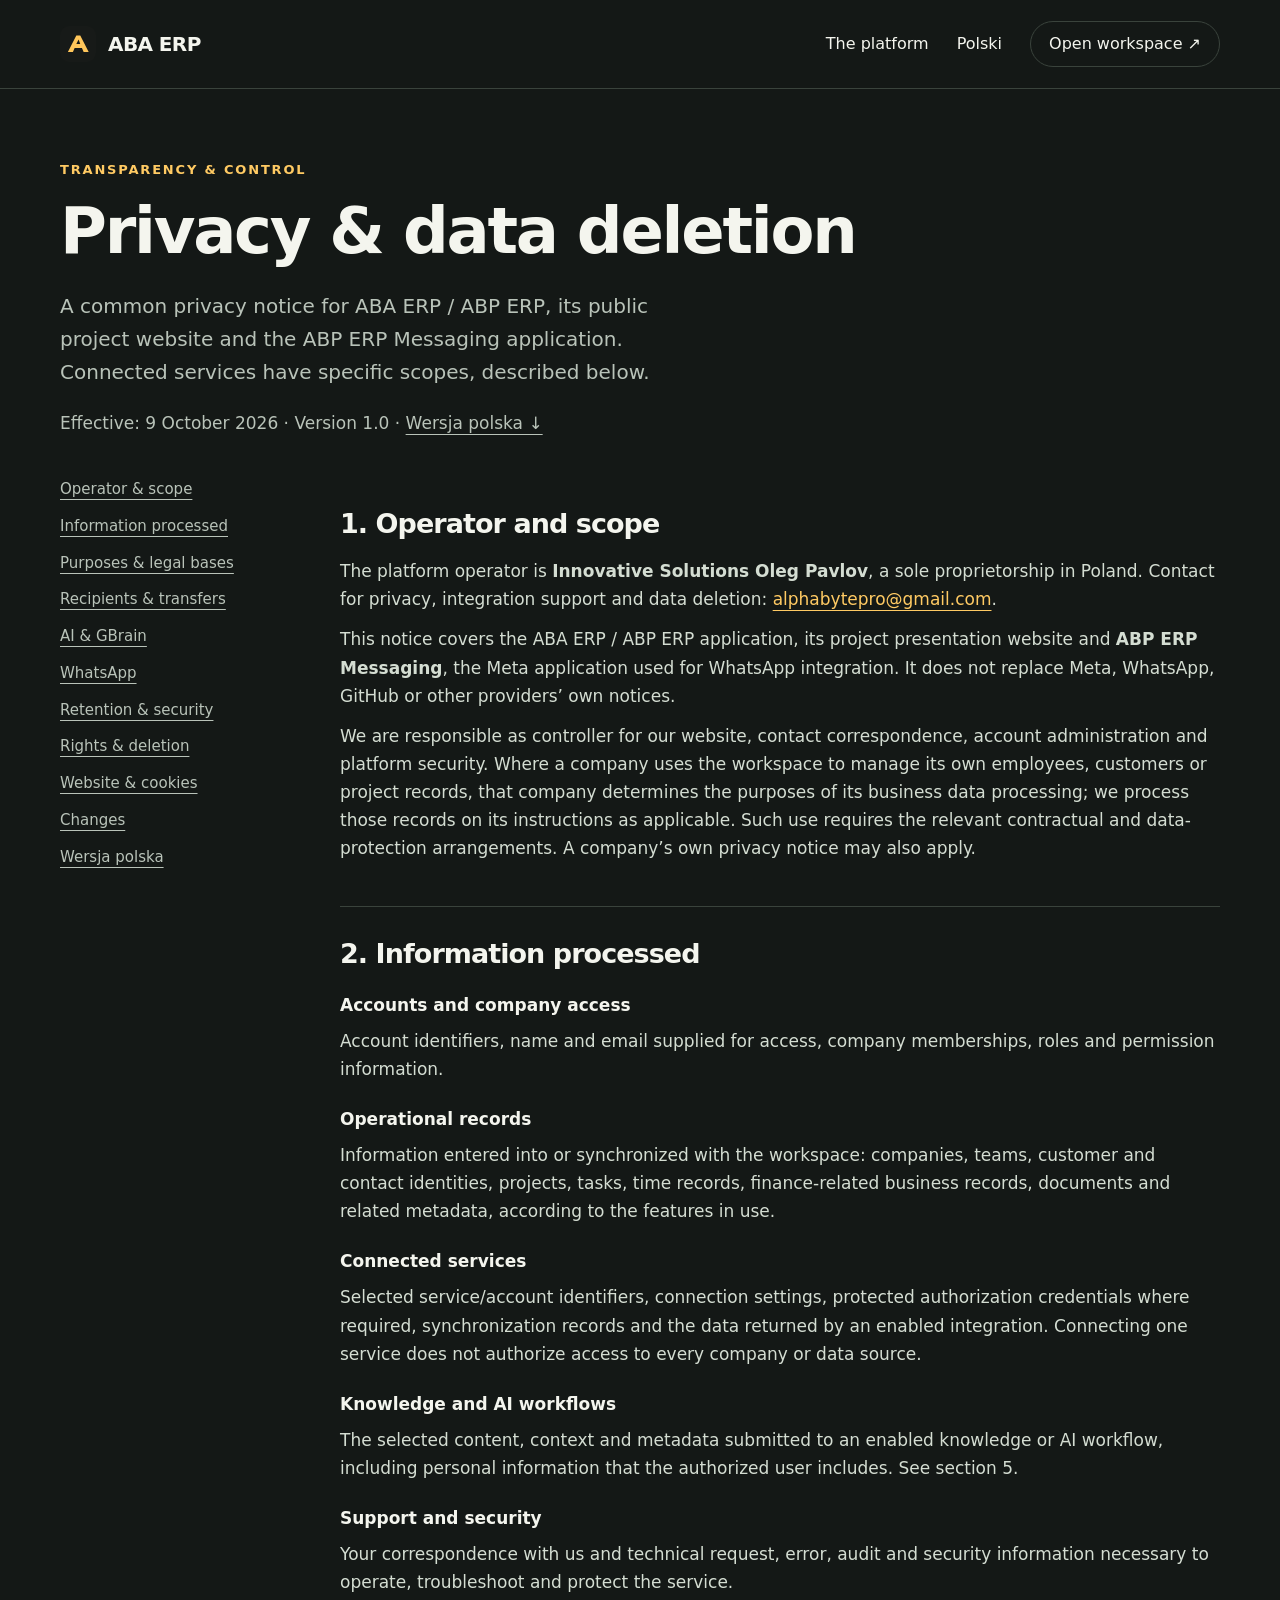
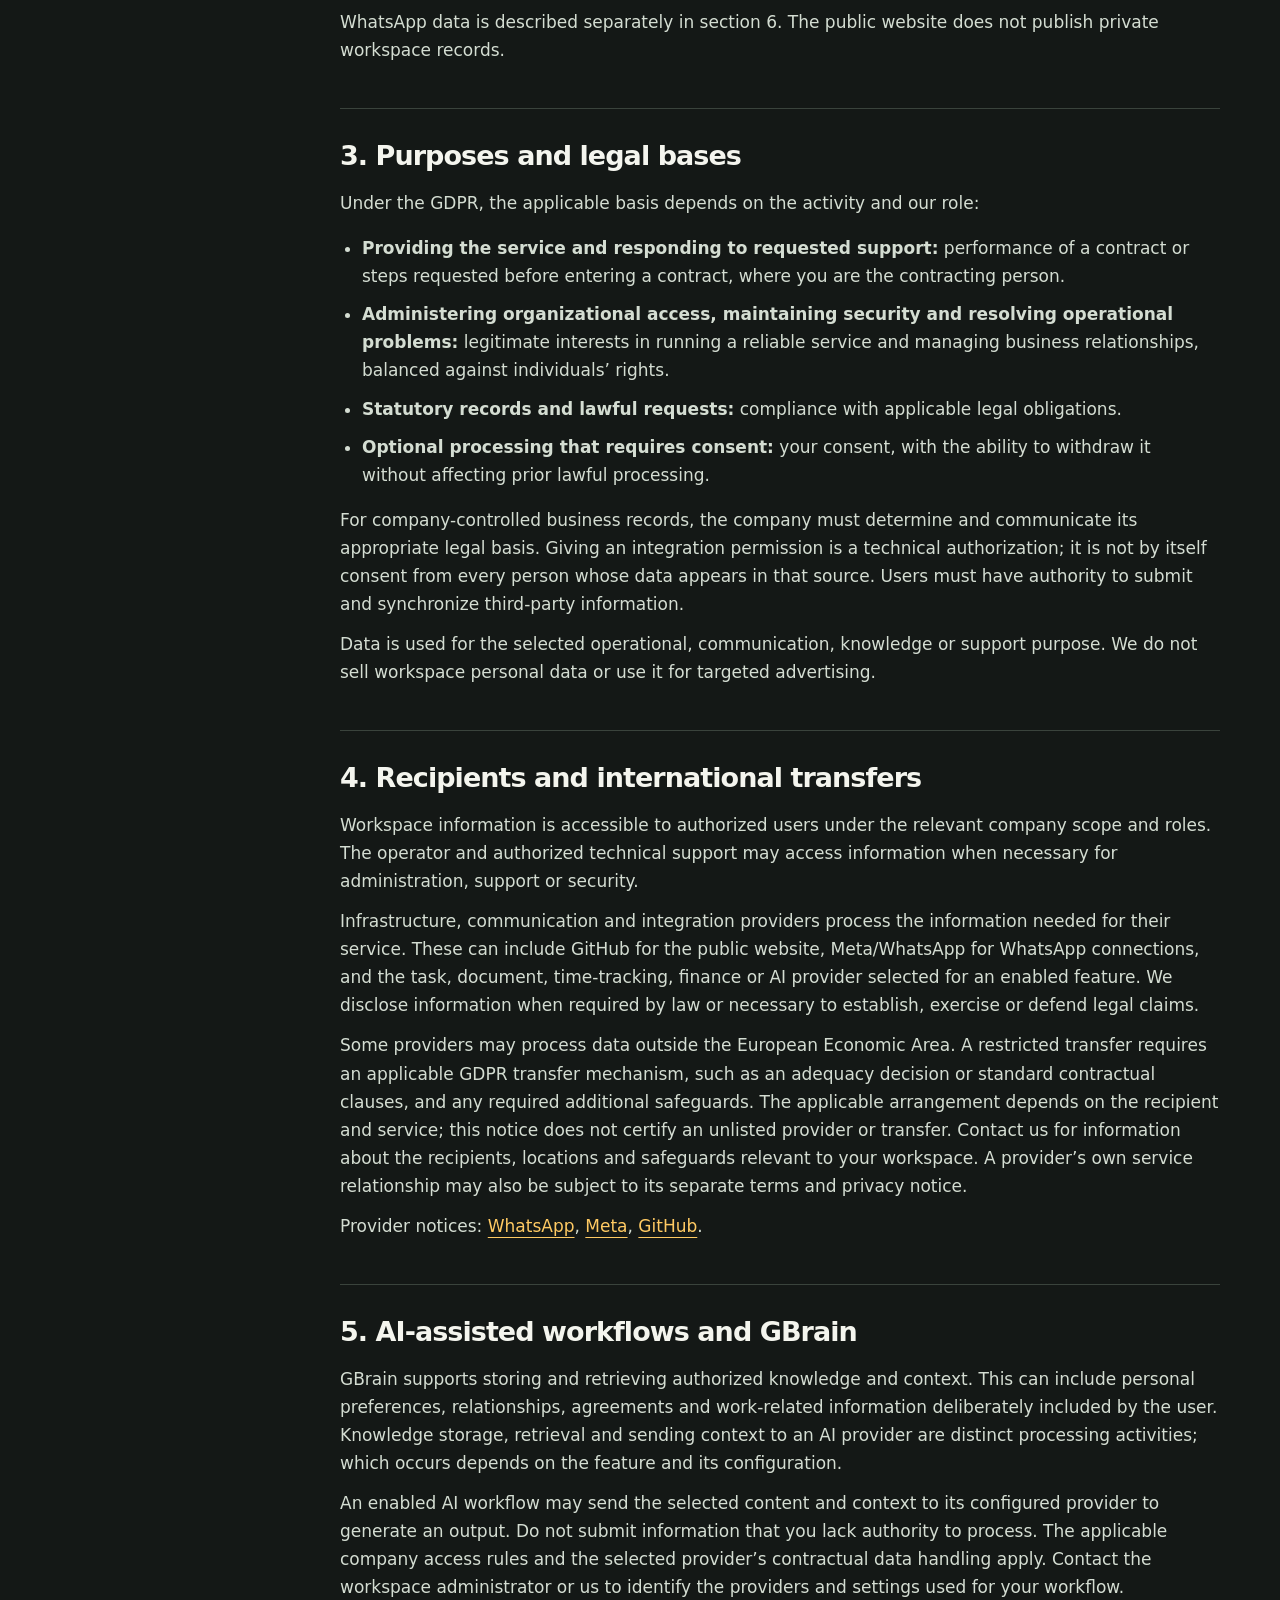
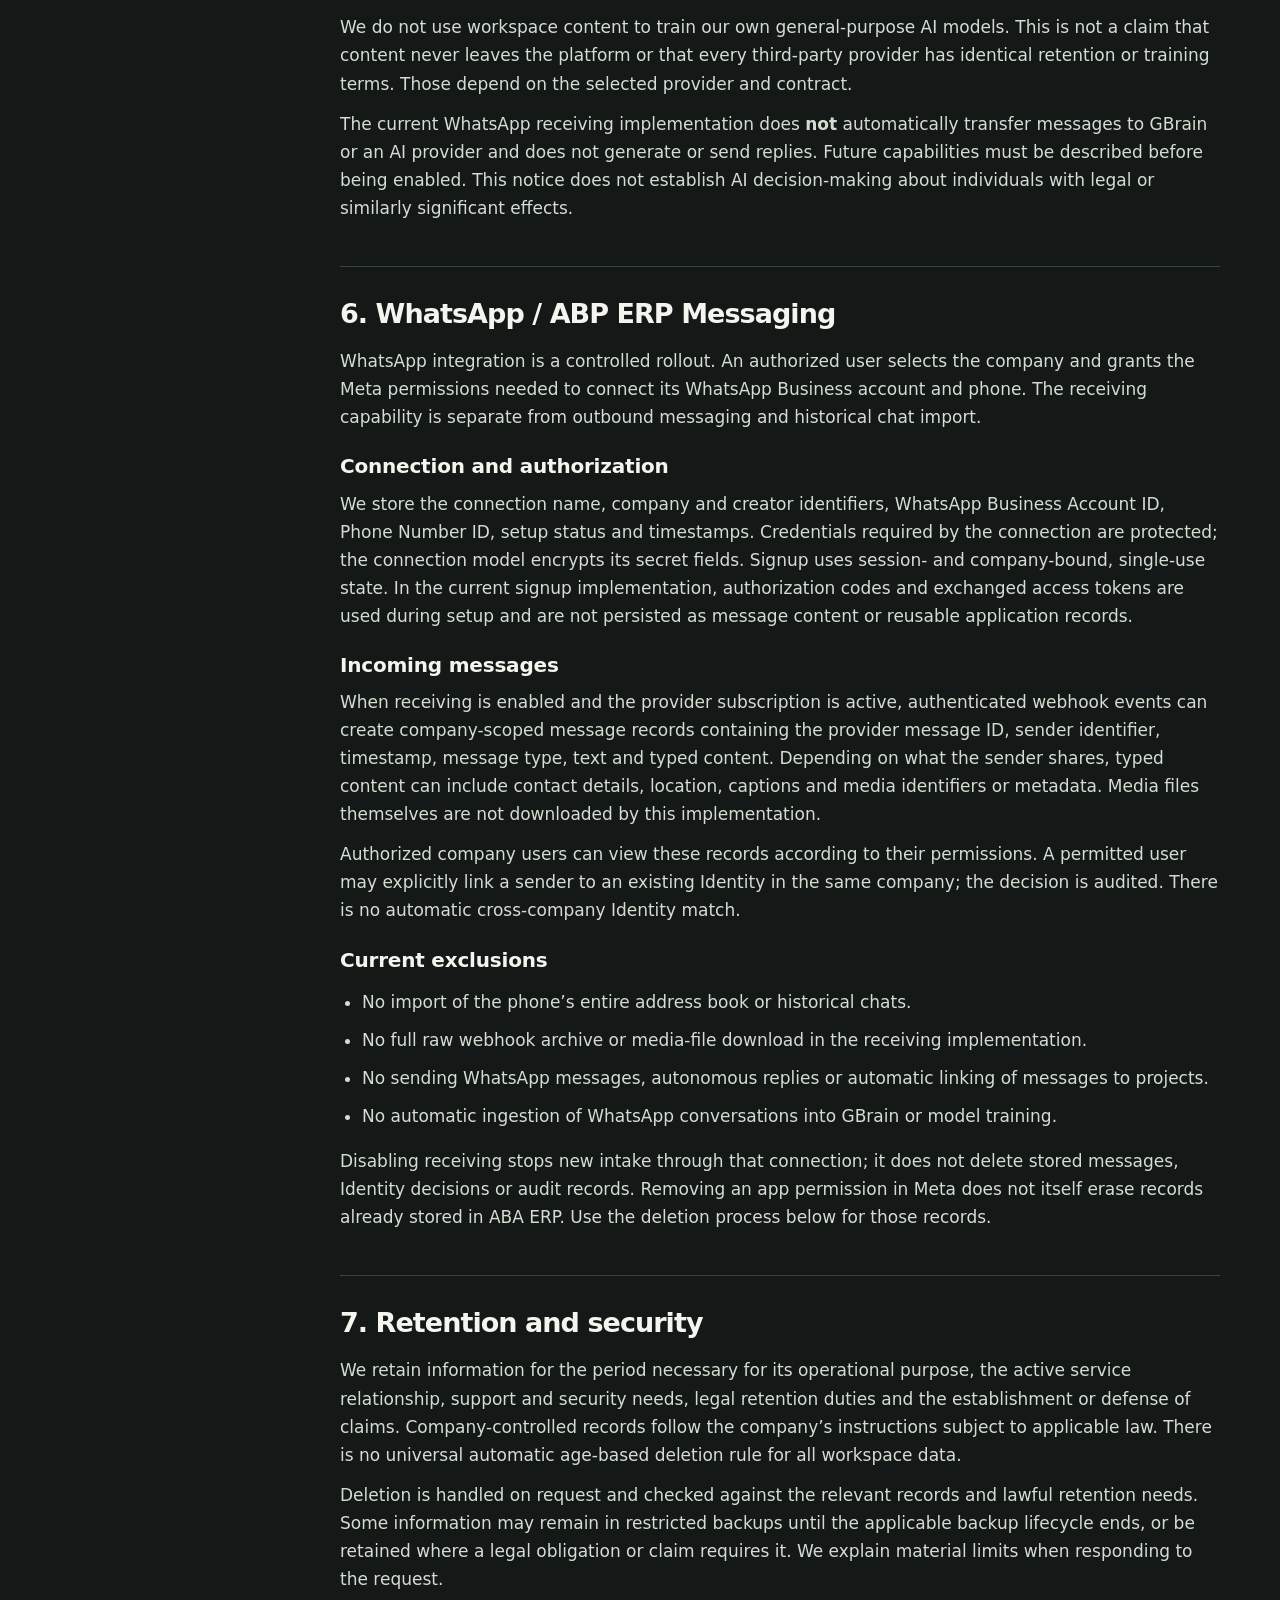
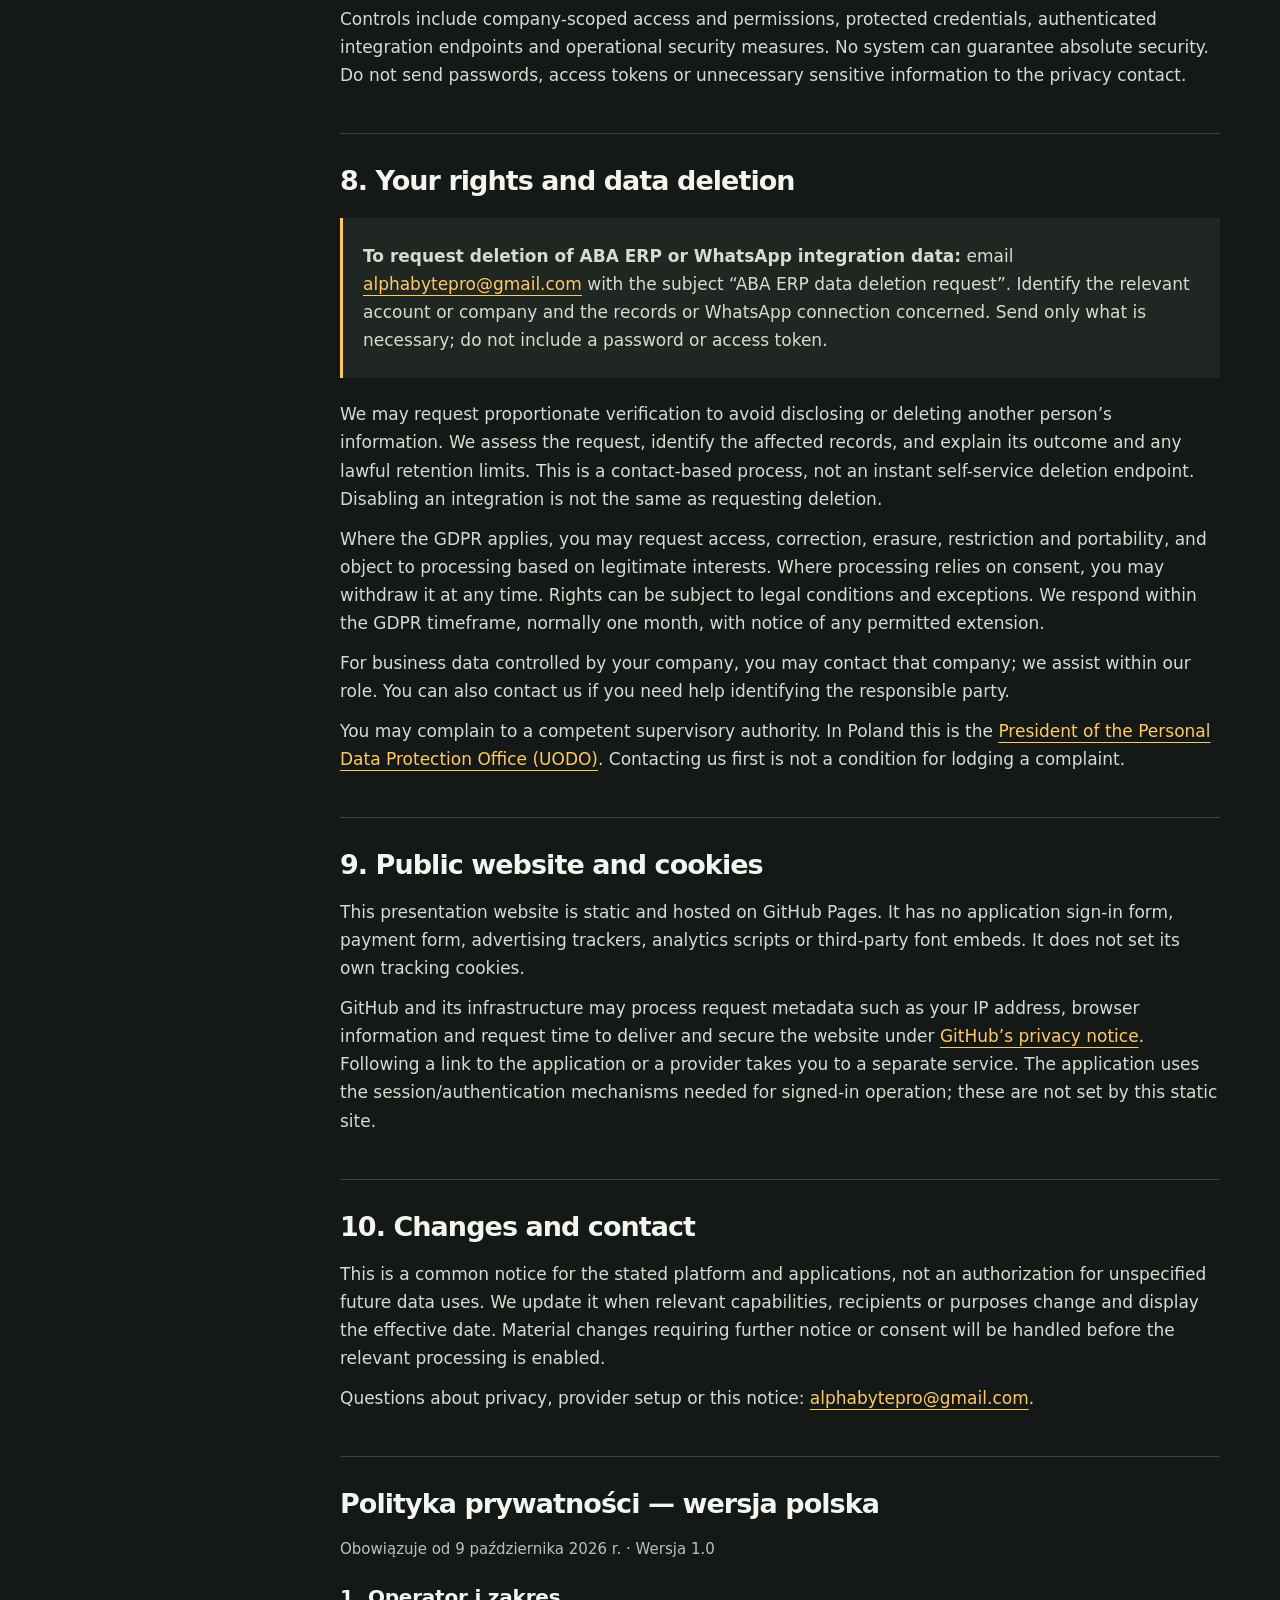
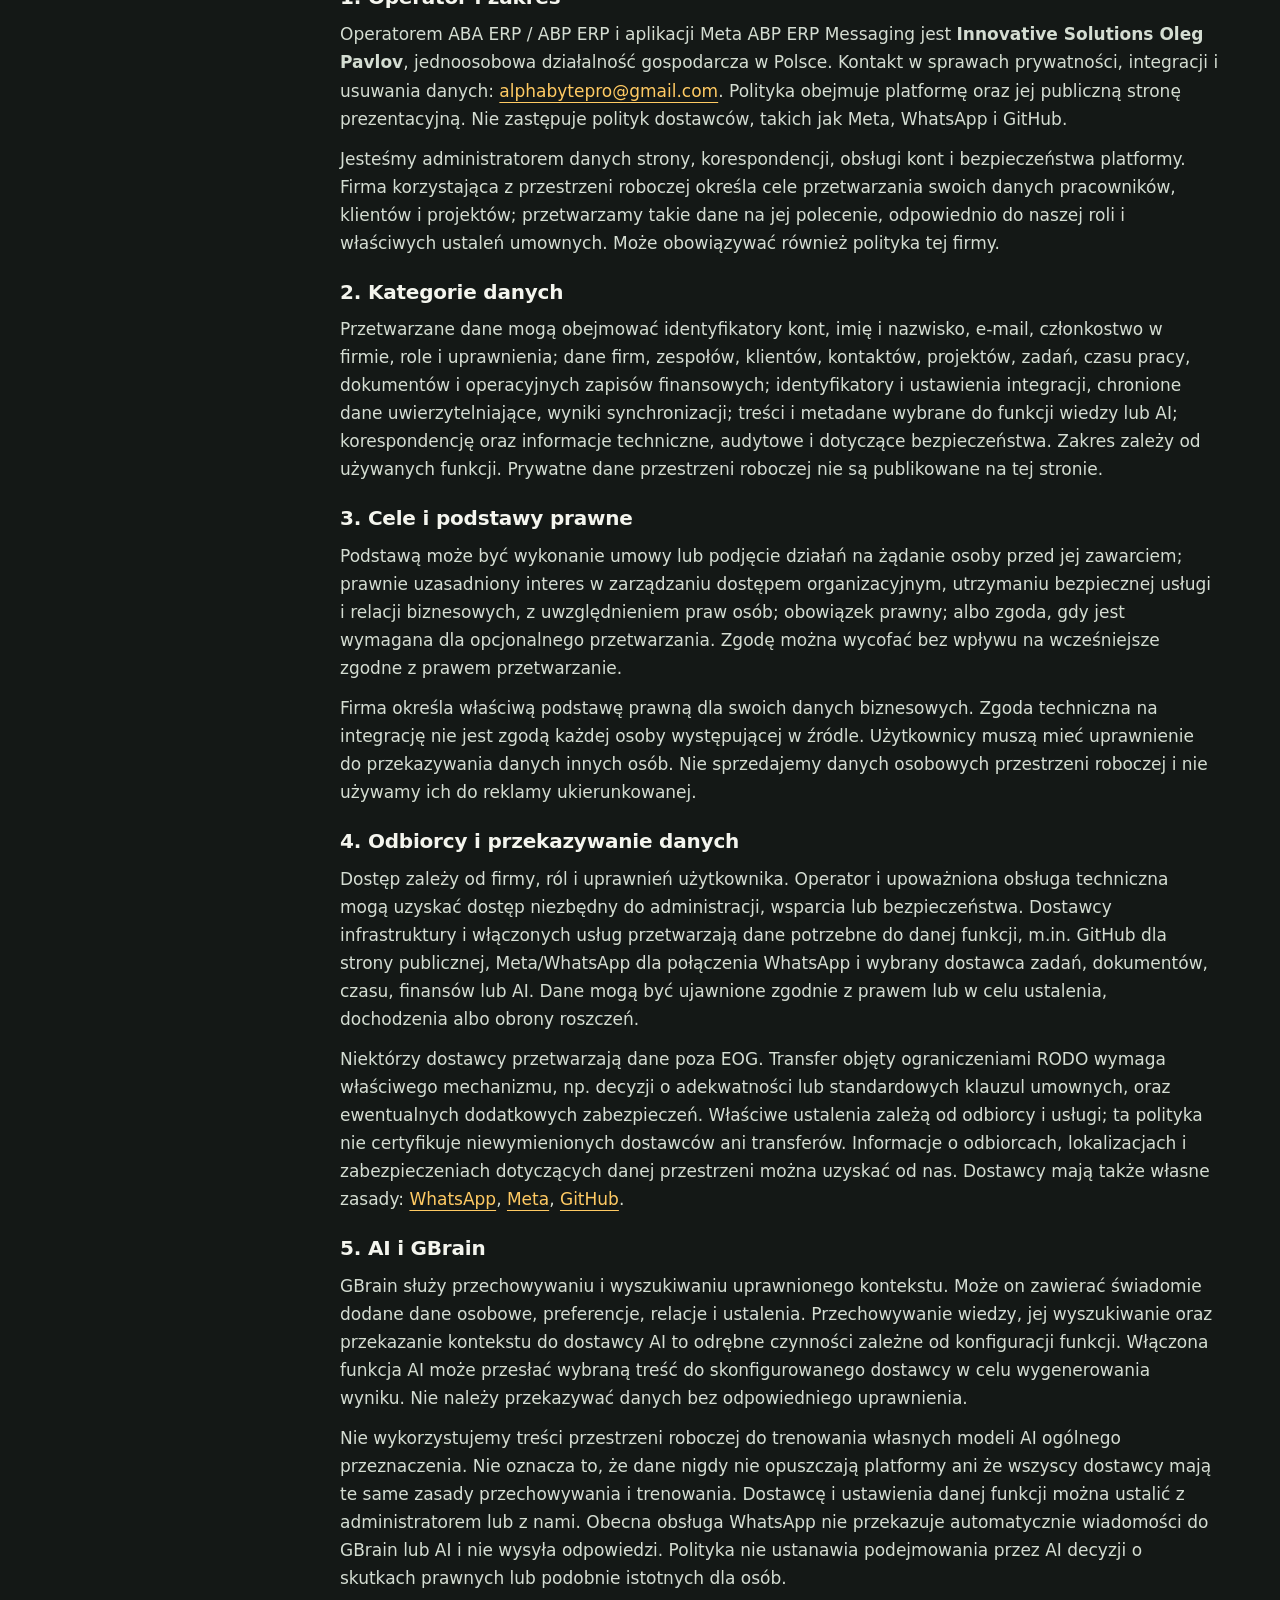
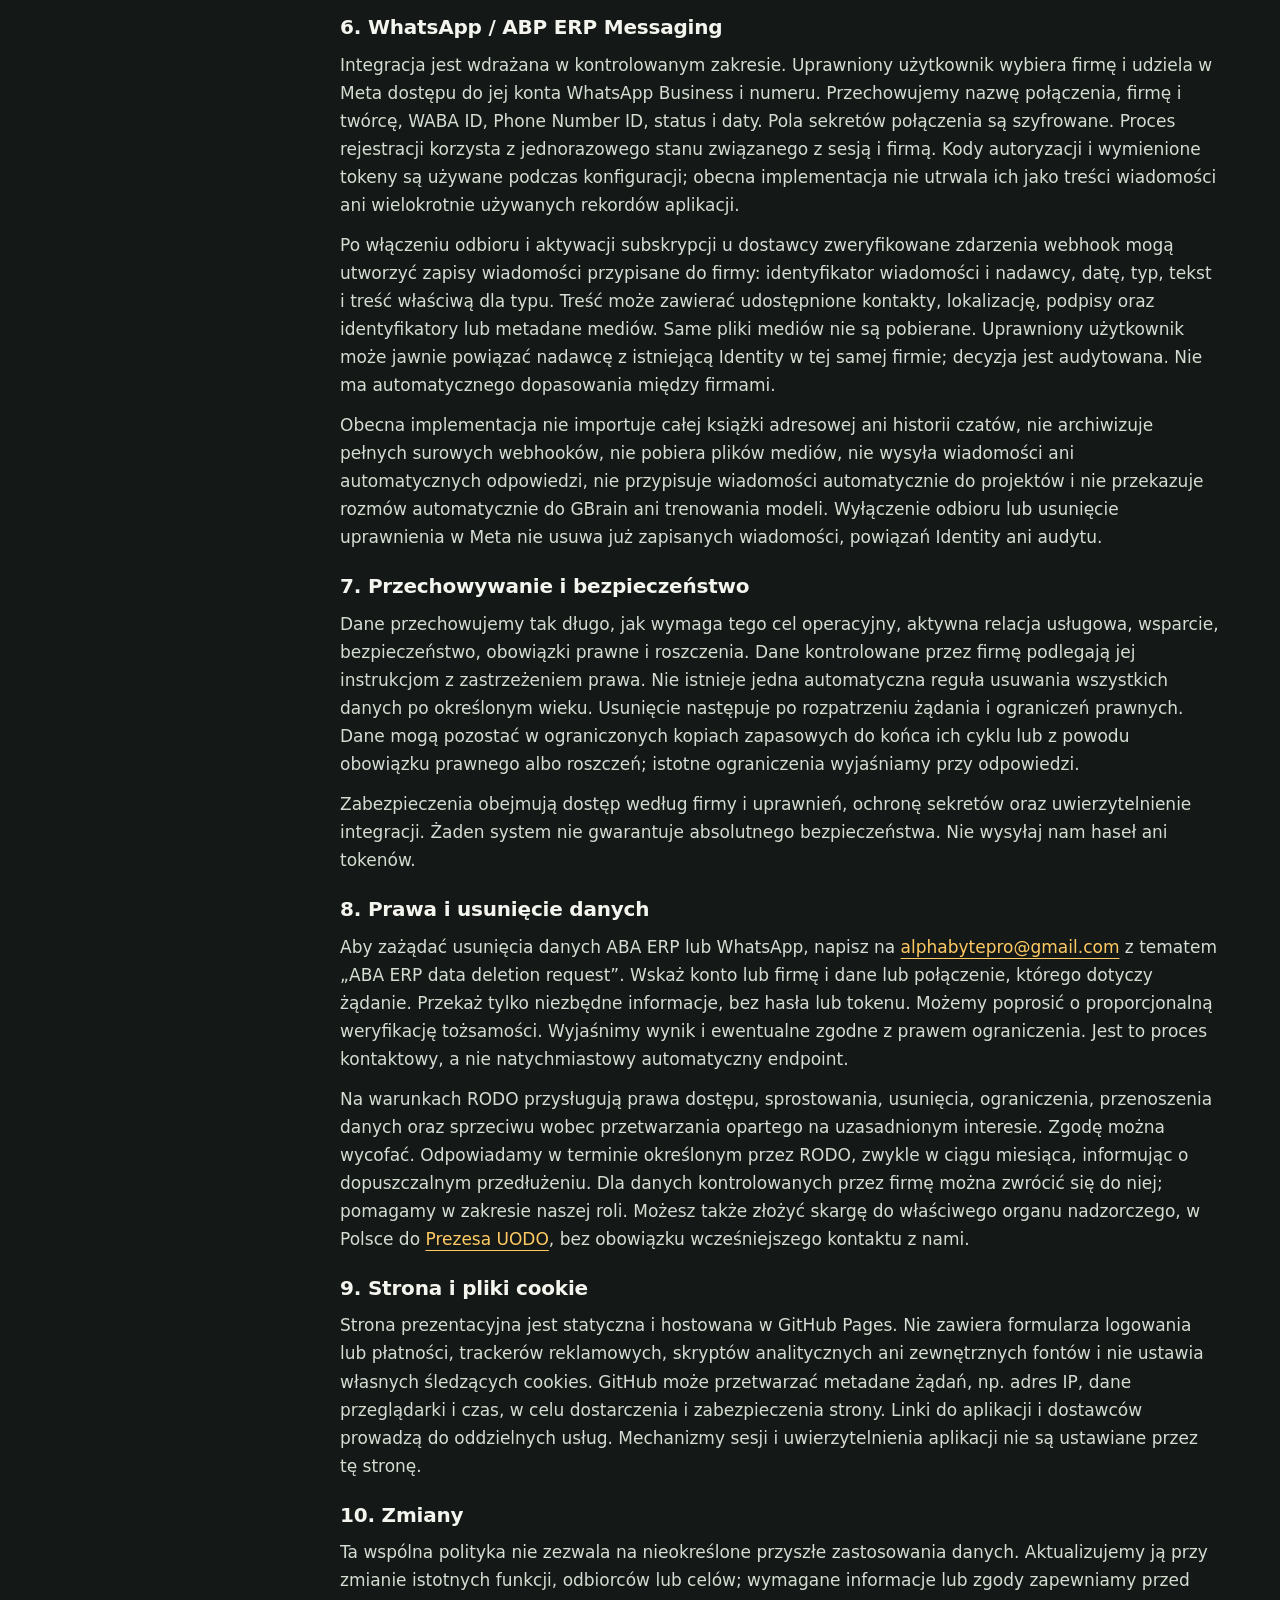
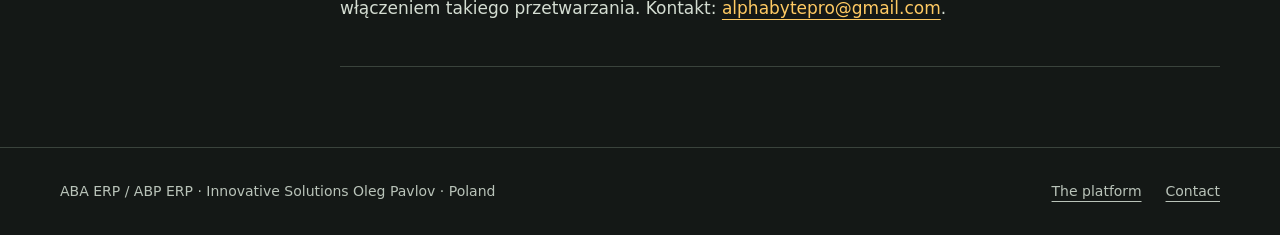
==== privacy.html @ 2fac0d22 "Publish ABA ERP presentation and privacy notice" ====
<!doctype html>
<html lang="en">
<head>
  <meta charset="utf-8"><meta name="viewport" content="width=device-width, initial-scale=1">
  <meta name="description" content="Privacy, connected services, WhatsApp data and deletion requests for ABA ERP / ABP ERP and ABP ERP Messaging.">
  <meta name="theme-color" content="#141816"><meta name="referrer" content="strict-origin-when-cross-origin">
  <title>Privacy &amp; data deletion — ABA ERP</title>
  <link rel="icon" href="favicon.svg" type="image/svg+xml"><link rel="stylesheet" href="styles.css">
</head>
<body>
  <a class="skip" href="#main">Skip to content</a>
  <header><div class="wrap nav"><a class="brand" href="./"><img src="favicon.svg" alt="" width="36" height="36">ABA ERP</a><nav class="navlinks" aria-label="Main navigation"><a href="./">The platform</a><a href="#polski" lang="pl">Polski</a><a class="outline" href="https://aba.alphabyte.pro">Open workspace ↗</a></nav></div></header>
  <main id="main" class="wrap">
    <div class="legal-hero"><p class="eyebrow">Transparency &amp; control</p><h1>Privacy &amp; data deletion</h1><p class="lead">A common privacy notice for ABA ERP / ABP ERP, its public project website and the ABP ERP Messaging application. Connected services have specific scopes, described below.</p><p style="margin-top:20px;color:var(--muted)">Effective: 9 October 2026 · Version 1.0 · <a href="#polski" lang="pl">Wersja polska ↓</a></p></div>
    <div class="legal-grid">
      <nav class="legal-nav" aria-label="Privacy sections"><a href="#operator">Operator &amp; scope</a><a href="#data">Information processed</a><a href="#purposes">Purposes &amp; legal bases</a><a href="#sharing">Recipients &amp; transfers</a><a href="#ai">AI &amp; GBrain</a><a href="#whatsapp">WhatsApp</a><a href="#retention">Retention &amp; security</a><a href="#deletion">Rights &amp; deletion</a><a href="#website">Website &amp; cookies</a><a href="#changes">Changes</a><a href="#polski" lang="pl">Wersja polska</a></nav>
      <article class="legal-copy">
        <section id="operator"><h2>1. Operator and scope</h2><p>The platform operator is <strong>Innovative Solutions Oleg Pavlov</strong>, a sole proprietorship in Poland. Contact for privacy, integration support and data deletion: <a href="mailto:alphabytepro@gmail.com">alphabytepro@gmail.com</a>.</p><p>This notice covers the ABA ERP / ABP ERP application, its project presentation website and <strong>ABP ERP Messaging</strong>, the Meta application used for WhatsApp integration. It does not replace Meta, WhatsApp, GitHub or other providers’ own notices.</p><p>We are responsible as controller for our website, contact correspondence, account administration and platform security. Where a company uses the workspace to manage its own employees, customers or project records, that company determines the purposes of its business data processing; we process those records on its instructions as applicable. Such use requires the relevant contractual and data-protection arrangements. A company’s own privacy notice may also apply.</p></section>
        <section id="data"><h2>2. Information processed</h2><dl><dt>Accounts and company access</dt><dd>Account identifiers, name and email supplied for access, company memberships, roles and permission information.</dd><dt>Operational records</dt><dd>Information entered into or synchronized with the workspace: companies, teams, customer and contact identities, projects, tasks, time records, finance-related business records, documents and related metadata, according to the features in use.</dd><dt>Connected services</dt><dd>Selected service/account identifiers, connection settings, protected authorization credentials where required, synchronization records and the data returned by an enabled integration. Connecting one service does not authorize access to every company or data source.</dd><dt>Knowledge and AI workflows</dt><dd>The selected content, context and metadata submitted to an enabled knowledge or AI workflow, including personal information that the authorized user includes. See section 5.</dd><dt>Support and security</dt><dd>Your correspondence with us and technical request, error, audit and security information necessary to operate, troubleshoot and protect the service.</dd></dl><p>WhatsApp data is described separately in section 6. The public website does not publish private workspace records.</p></section>
        <section id="purposes"><h2>3. Purposes and legal bases</h2><p>Under the GDPR, the applicable basis depends on the activity and our role:</p><ul><li><strong>Providing the service and responding to requested support:</strong> performance of a contract or steps requested before entering a contract, where you are the contracting person.</li><li><strong>Administering organizational access, maintaining security and resolving operational problems:</strong> legitimate interests in running a reliable service and managing business relationships, balanced against individuals’ rights.</li><li><strong>Statutory records and lawful requests:</strong> compliance with applicable legal obligations.</li><li><strong>Optional processing that requires consent:</strong> your consent, with the ability to withdraw it without affecting prior lawful processing.</li></ul><p>For company-controlled business records, the company must determine and communicate its appropriate legal basis. Giving an integration permission is a technical authorization; it is not by itself consent from every person whose data appears in that source. Users must have authority to submit and synchronize third-party information.</p><p>Data is used for the selected operational, communication, knowledge or support purpose. We do not sell workspace personal data or use it for targeted advertising.</p></section>
        <section id="sharing"><h2>4. Recipients and international transfers</h2><p>Workspace information is accessible to authorized users under the relevant company scope and roles. The operator and authorized technical support may access information when necessary for administration, support or security.</p><p>Infrastructure, communication and integration providers process the information needed for their service. These can include GitHub for the public website, Meta/WhatsApp for WhatsApp connections, and the task, document, time-tracking, finance or AI provider selected for an enabled feature. We disclose information when required by law or necessary to establish, exercise or defend legal claims.</p><p>Some providers may process data outside the European Economic Area. A restricted transfer requires an applicable GDPR transfer mechanism, such as an adequacy decision or standard contractual clauses, and any required additional safeguards. The applicable arrangement depends on the recipient and service; this notice does not certify an unlisted provider or transfer. Contact us for information about the recipients, locations and safeguards relevant to your workspace. A provider’s own service relationship may also be subject to its separate terms and privacy notice.</p><p>Provider notices: <a href="https://www.whatsapp.com/legal/privacy-policy-eea">WhatsApp</a>, <a href="https://www.facebook.com/privacy/policy/">Meta</a>, <a href="https://docs.github.com/en/site-policy/privacy-policies/github-general-privacy-statement">GitHub</a>.</p></section>
        <section id="ai"><h2>5. AI-assisted workflows and GBrain</h2><p>GBrain supports storing and retrieving authorized knowledge and context. This can include personal preferences, relationships, agreements and work-related information deliberately included by the user. Knowledge storage, retrieval and sending context to an AI provider are distinct processing activities; which occurs depends on the feature and its configuration.</p><p>An enabled AI workflow may send the selected content and context to its configured provider to generate an output. Do not submit information that you lack authority to process. The applicable company access rules and the selected provider’s contractual data handling apply. Contact the workspace administrator or us to identify the providers and settings used for your workflow.</p><p>We do not use workspace content to train our own general-purpose AI models. This is not a claim that content never leaves the platform or that every third-party provider has identical retention or training terms. Those depend on the selected provider and contract.</p><p>The current WhatsApp receiving implementation does <strong>not</strong> automatically transfer messages to GBrain or an AI provider and does not generate or send replies. Future capabilities must be described before being enabled. This notice does not establish AI decision-making about individuals with legal or similarly significant effects.</p></section>
        <section id="whatsapp"><h2>6. WhatsApp / ABP ERP Messaging</h2><p>WhatsApp integration is a controlled rollout. An authorized user selects the company and grants the Meta permissions needed to connect its WhatsApp Business account and phone. The receiving capability is separate from outbound messaging and historical chat import.</p><h3>Connection and authorization</h3><p>We store the connection name, company and creator identifiers, WhatsApp Business Account ID, Phone Number ID, setup status and timestamps. Credentials required by the connection are protected; the connection model encrypts its secret fields. Signup uses session- and company-bound, single-use state. In the current signup implementation, authorization codes and exchanged access tokens are used during setup and are not persisted as message content or reusable application records.</p><h3>Incoming messages</h3><p>When receiving is enabled and the provider subscription is active, authenticated webhook events can create company-scoped message records containing the provider message ID, sender identifier, timestamp, message type, text and typed content. Depending on what the sender shares, typed content can include contact details, location, captions and media identifiers or metadata. Media files themselves are not downloaded by this implementation.</p><p>Authorized company users can view these records according to their permissions. A permitted user may explicitly link a sender to an existing Identity in the same company; the decision is audited. There is no automatic cross-company Identity match.</p><h3>Current exclusions</h3><ul><li>No import of the phone’s entire address book or historical chats.</li><li>No full raw webhook archive or media-file download in the receiving implementation.</li><li>No sending WhatsApp messages, autonomous replies or automatic linking of messages to projects.</li><li>No automatic ingestion of WhatsApp conversations into GBrain or model training.</li></ul><p>Disabling receiving stops new intake through that connection; it does not delete stored messages, Identity decisions or audit records. Removing an app permission in Meta does not itself erase records already stored in ABA ERP. Use the deletion process below for those records.</p></section>
        <section id="retention"><h2>7. Retention and security</h2><p>We retain information for the period necessary for its operational purpose, the active service relationship, support and security needs, legal retention duties and the establishment or defense of claims. Company-controlled records follow the company’s instructions subject to applicable law. There is no universal automatic age-based deletion rule for all workspace data.</p><p>Deletion is handled on request and checked against the relevant records and lawful retention needs. Some information may remain in restricted backups until the applicable backup lifecycle ends, or be retained where a legal obligation or claim requires it. We explain material limits when responding to the request.</p><p>Controls include company-scoped access and permissions, protected credentials, authenticated integration endpoints and operational security measures. No system can guarantee absolute security. Do not send passwords, access tokens or unnecessary sensitive information to the privacy contact.</p></section>
        <section id="deletion"><h2>8. Your rights and data deletion</h2><div class="callout"><p><strong>To request deletion of ABA ERP or WhatsApp integration data:</strong> email <a href="mailto:alphabytepro@gmail.com?subject=ABA%20ERP%20data%20deletion%20request">alphabytepro@gmail.com</a> with the subject “ABA ERP data deletion request”. Identify the relevant account or company and the records or WhatsApp connection concerned. Send only what is necessary; do not include a password or access token.</p></div><p>We may request proportionate verification to avoid disclosing or deleting another person’s information. We assess the request, identify the affected records, and explain its outcome and any lawful retention limits. This is a contact-based process, not an instant self-service deletion endpoint. Disabling an integration is not the same as requesting deletion.</p><p>Where the GDPR applies, you may request access, correction, erasure, restriction and portability, and object to processing based on legitimate interests. Where processing relies on consent, you may withdraw it at any time. Rights can be subject to legal conditions and exceptions. We respond within the GDPR timeframe, normally one month, with notice of any permitted extension.</p><p>For business data controlled by your company, you may contact that company; we assist within our role. You can also contact us if you need help identifying the responsible party.</p><p>You may complain to a competent supervisory authority. In Poland this is the <a href="https://uodo.gov.pl/">President of the Personal Data Protection Office (UODO)</a>. Contacting us first is not a condition for lodging a complaint.</p></section>
        <section id="website"><h2>9. Public website and cookies</h2><p>This presentation website is static and hosted on GitHub Pages. It has no application sign-in form, payment form, advertising trackers, analytics scripts or third-party font embeds. It does not set its own tracking cookies.</p><p>GitHub and its infrastructure may process request metadata such as your IP address, browser information and request time to deliver and secure the website under <a href="https://docs.github.com/en/site-policy/privacy-policies/github-general-privacy-statement">GitHub’s privacy notice</a>. Following a link to the application or a provider takes you to a separate service. The application uses the session/authentication mechanisms needed for signed-in operation; these are not set by this static site.</p></section>
        <section id="changes"><h2>10. Changes and contact</h2><p>This is a common notice for the stated platform and applications, not an authorization for unspecified future data uses. We update it when relevant capabilities, recipients or purposes change and display the effective date. Material changes requiring further notice or consent will be handled before the relevant processing is enabled.</p><p>Questions about privacy, provider setup or this notice: <a href="mailto:alphabytepro@gmail.com">alphabytepro@gmail.com</a>.</p></section>
        <section id="polski" lang="pl"><h2>Polityka prywatności — wersja polska</h2><p class="date">Obowiązuje od 9 października 2026 r. · Wersja 1.0</p>
          <h3>1. Operator i zakres</h3><p>Operatorem ABA ERP / ABP ERP i aplikacji Meta ABP ERP Messaging jest <strong>Innovative Solutions Oleg Pavlov</strong>, jednoosobowa działalność gospodarcza w Polsce. Kontakt w sprawach prywatności, integracji i usuwania danych: <a href="mailto:alphabytepro@gmail.com">alphabytepro@gmail.com</a>. Polityka obejmuje platformę oraz jej publiczną stronę prezentacyjną. Nie zastępuje polityk dostawców, takich jak Meta, WhatsApp i GitHub.</p><p>Jesteśmy administratorem danych strony, korespondencji, obsługi kont i bezpieczeństwa platformy. Firma korzystająca z przestrzeni roboczej określa cele przetwarzania swoich danych pracowników, klientów i projektów; przetwarzamy takie dane na jej polecenie, odpowiednio do naszej roli i właściwych ustaleń umownych. Może obowiązywać również polityka tej firmy.</p>
          <h3>2. Kategorie danych</h3><p>Przetwarzane dane mogą obejmować identyfikatory kont, imię i nazwisko, e-mail, członkostwo w firmie, role i uprawnienia; dane firm, zespołów, klientów, kontaktów, projektów, zadań, czasu pracy, dokumentów i operacyjnych zapisów finansowych; identyfikatory i ustawienia integracji, chronione dane uwierzytelniające, wyniki synchronizacji; treści i metadane wybrane do funkcji wiedzy lub AI; korespondencję oraz informacje techniczne, audytowe i dotyczące bezpieczeństwa. Zakres zależy od używanych funkcji. Prywatne dane przestrzeni roboczej nie są publikowane na tej stronie.</p>
          <h3>3. Cele i podstawy prawne</h3><p>Podstawą może być wykonanie umowy lub podjęcie działań na żądanie osoby przed jej zawarciem; prawnie uzasadniony interes w zarządzaniu dostępem organizacyjnym, utrzymaniu bezpiecznej usługi i relacji biznesowych, z uwzględnieniem praw osób; obowiązek prawny; albo zgoda, gdy jest wymagana dla opcjonalnego przetwarzania. Zgodę można wycofać bez wpływu na wcześniejsze zgodne z prawem przetwarzanie.</p><p>Firma określa właściwą podstawę prawną dla swoich danych biznesowych. Zgoda techniczna na integrację nie jest zgodą każdej osoby występującej w źródle. Użytkownicy muszą mieć uprawnienie do przekazywania danych innych osób. Nie sprzedajemy danych osobowych przestrzeni roboczej i nie używamy ich do reklamy ukierunkowanej.</p>
          <h3>4. Odbiorcy i przekazywanie danych</h3><p>Dostęp zależy od firmy, ról i uprawnień użytkownika. Operator i upoważniona obsługa techniczna mogą uzyskać dostęp niezbędny do administracji, wsparcia lub bezpieczeństwa. Dostawcy infrastruktury i włączonych usług przetwarzają dane potrzebne do danej funkcji, m.in. GitHub dla strony publicznej, Meta/WhatsApp dla połączenia WhatsApp i wybrany dostawca zadań, dokumentów, czasu, finansów lub AI. Dane mogą być ujawnione zgodnie z prawem lub w celu ustalenia, dochodzenia albo obrony roszczeń.</p><p>Niektórzy dostawcy przetwarzają dane poza EOG. Transfer objęty ograniczeniami RODO wymaga właściwego mechanizmu, np. decyzji o adekwatności lub standardowych klauzul umownych, oraz ewentualnych dodatkowych zabezpieczeń. Właściwe ustalenia zależą od odbiorcy i usługi; ta polityka nie certyfikuje niewymienionych dostawców ani transferów. Informacje o odbiorcach, lokalizacjach i zabezpieczeniach dotyczących danej przestrzeni można uzyskać od nas. Dostawcy mają także własne zasady: <a href="https://www.whatsapp.com/legal/privacy-policy-eea">WhatsApp</a>, <a href="https://www.facebook.com/privacy/policy/">Meta</a>, <a href="https://docs.github.com/en/site-policy/privacy-policies/github-general-privacy-statement">GitHub</a>.</p>
          <h3>5. AI i GBrain</h3><p>GBrain służy przechowywaniu i wyszukiwaniu uprawnionego kontekstu. Może on zawierać świadomie dodane dane osobowe, preferencje, relacje i ustalenia. Przechowywanie wiedzy, jej wyszukiwanie oraz przekazanie kontekstu do dostawcy AI to odrębne czynności zależne od konfiguracji funkcji. Włączona funkcja AI może przesłać wybraną treść do skonfigurowanego dostawcy w celu wygenerowania wyniku. Nie należy przekazywać danych bez odpowiedniego uprawnienia.</p><p>Nie wykorzystujemy treści przestrzeni roboczej do trenowania własnych modeli AI ogólnego przeznaczenia. Nie oznacza to, że dane nigdy nie opuszczają platformy ani że wszyscy dostawcy mają te same zasady przechowywania i trenowania. Dostawcę i ustawienia danej funkcji można ustalić z administratorem lub z nami. Obecna obsługa WhatsApp nie przekazuje automatycznie wiadomości do GBrain lub AI i nie wysyła odpowiedzi. Polityka nie ustanawia podejmowania przez AI decyzji o skutkach prawnych lub podobnie istotnych dla osób.</p>
          <h3>6. WhatsApp / ABP ERP Messaging</h3><p>Integracja jest wdrażana w kontrolowanym zakresie. Uprawniony użytkownik wybiera firmę i udziela w Meta dostępu do jej konta WhatsApp Business i numeru. Przechowujemy nazwę połączenia, firmę i twórcę, WABA ID, Phone Number ID, status i daty. Pola sekretów połączenia są szyfrowane. Proces rejestracji korzysta z jednorazowego stanu związanego z sesją i firmą. Kody autoryzacji i wymienione tokeny są używane podczas konfiguracji; obecna implementacja nie utrwala ich jako treści wiadomości ani wielokrotnie używanych rekordów aplikacji.</p><p>Po włączeniu odbioru i aktywacji subskrypcji u dostawcy zweryfikowane zdarzenia webhook mogą utworzyć zapisy wiadomości przypisane do firmy: identyfikator wiadomości i nadawcy, datę, typ, tekst i treść właściwą dla typu. Treść może zawierać udostępnione kontakty, lokalizację, podpisy oraz identyfikatory lub metadane mediów. Same pliki mediów nie są pobierane. Uprawniony użytkownik może jawnie powiązać nadawcę z istniejącą Identity w tej samej firmie; decyzja jest audytowana. Nie ma automatycznego dopasowania między firmami.</p><p>Obecna implementacja nie importuje całej książki adresowej ani historii czatów, nie archiwizuje pełnych surowych webhooków, nie pobiera plików mediów, nie wysyła wiadomości ani automatycznych odpowiedzi, nie przypisuje wiadomości automatycznie do projektów i nie przekazuje rozmów automatycznie do GBrain ani trenowania modeli. Wyłączenie odbioru lub usunięcie uprawnienia w Meta nie usuwa już zapisanych wiadomości, powiązań Identity ani audytu.</p>
          <h3>7. Przechowywanie i bezpieczeństwo</h3><p>Dane przechowujemy tak długo, jak wymaga tego cel operacyjny, aktywna relacja usługowa, wsparcie, bezpieczeństwo, obowiązki prawne i roszczenia. Dane kontrolowane przez firmę podlegają jej instrukcjom z zastrzeżeniem prawa. Nie istnieje jedna automatyczna reguła usuwania wszystkich danych po określonym wieku. Usunięcie następuje po rozpatrzeniu żądania i ograniczeń prawnych. Dane mogą pozostać w ograniczonych kopiach zapasowych do końca ich cyklu lub z powodu obowiązku prawnego albo roszczeń; istotne ograniczenia wyjaśniamy przy odpowiedzi.</p><p>Zabezpieczenia obejmują dostęp według firmy i uprawnień, ochronę sekretów oraz uwierzytelnienie integracji. Żaden system nie gwarantuje absolutnego bezpieczeństwa. Nie wysyłaj nam haseł ani tokenów.</p>
          <h3>8. Prawa i usunięcie danych</h3><p>Aby zażądać usunięcia danych ABA ERP lub WhatsApp, napisz na <a href="mailto:alphabytepro@gmail.com?subject=ABA%20ERP%20data%20deletion%20request">alphabytepro@gmail.com</a> z tematem „ABA ERP data deletion request”. Wskaż konto lub firmę i dane lub połączenie, którego dotyczy żądanie. Przekaż tylko niezbędne informacje, bez hasła lub tokenu. Możemy poprosić o proporcjonalną weryfikację tożsamości. Wyjaśnimy wynik i ewentualne zgodne z prawem ograniczenia. Jest to proces kontaktowy, a nie natychmiastowy automatyczny endpoint.</p><p>Na warunkach RODO przysługują prawa dostępu, sprostowania, usunięcia, ograniczenia, przenoszenia danych oraz sprzeciwu wobec przetwarzania opartego na uzasadnionym interesie. Zgodę można wycofać. Odpowiadamy w terminie określonym przez RODO, zwykle w ciągu miesiąca, informując o dopuszczalnym przedłużeniu. Dla danych kontrolowanych przez firmę można zwrócić się do niej; pomagamy w zakresie naszej roli. Możesz także złożyć skargę do właściwego organu nadzorczego, w Polsce do <a href="https://uodo.gov.pl/">Prezesa UODO</a>, bez obowiązku wcześniejszego kontaktu z nami.</p>
          <h3>9. Strona i pliki cookie</h3><p>Strona prezentacyjna jest statyczna i hostowana w GitHub Pages. Nie zawiera formularza logowania lub płatności, trackerów reklamowych, skryptów analitycznych ani zewnętrznych fontów i nie ustawia własnych śledzących cookies. GitHub może przetwarzać metadane żądań, np. adres IP, dane przeglądarki i czas, w celu dostarczenia i zabezpieczenia strony. Linki do aplikacji i dostawców prowadzą do oddzielnych usług. Mechanizmy sesji i uwierzytelnienia aplikacji nie są ustawiane przez tę stronę.</p>
          <h3>10. Zmiany</h3><p>Ta wspólna polityka nie zezwala na nieokreślone przyszłe zastosowania danych. Aktualizujemy ją przy zmianie istotnych funkcji, odbiorców lub celów; wymagane informacje lub zgody zapewniamy przed włączeniem takiego przetwarzania. Kontakt: <a href="mailto:alphabytepro@gmail.com">alphabytepro@gmail.com</a>.</p>
        </section>
      </article>
    </div>
  </main>
  <footer><div class="wrap footer-row"><div>ABA ERP / ABP ERP · Innovative Solutions Oleg Pavlov · Poland</div><div class="footer-links"><a href="./">The platform</a><a href="mailto:alphabytepro@gmail.com">Contact</a></div></div></footer>
</body>
</html>
---- styles.css ----
@charset "UTF-8";
:root{color-scheme:dark;--bg:#141816;--panel:#202622;--ink:#f4f5ee;--muted:#b9c3b9;--line:#3a433c;--accent:#ffca63;--radius:18px}
*{box-sizing:border-box}html{scroll-behavior:smooth;scroll-padding-top:100px}body{margin:0;background:var(--bg);color:var(--ink);font:17px/1.65 system-ui,-apple-system,BlinkMacSystemFont,"Segoe UI",sans-serif}a{color:inherit;text-underline-offset:5px}a:hover{color:var(--accent)}a:focus-visible,summary:focus-visible{outline:3px solid var(--accent);outline-offset:6px}h1,h2,h3,p{margin:0}h1,h2,h3{line-height:1.12;font-weight:600;letter-spacing:-.035em}h1{font-size:clamp(44px,6.2vw,84px)}h2{font-size:clamp(34px,4vw,52px)}h3{font-size:25px}.wrap{width:min(1160px,calc(100% - 64px));margin:auto}.skip{position:absolute;left:20px;top:-100px;background:var(--accent);color:var(--bg);padding:10px;z-index:10}.skip:focus{top:10px}header{border-bottom:1px solid var(--line)}.nav{display:flex;gap:24px;align-items:center;justify-content:space-between;min-height:88px}.brand{display:flex;gap:12px;align-items:center;font-size:20px;font-weight:650;text-decoration:none;letter-spacing:-.03em}.brand img{width:36px;height:36px}.navlinks{display:flex;gap:28px;align-items:center;font-size:16px}.navlinks a{text-decoration:none}.navlinks .outline{border:1px solid var(--line);border-radius:30px;padding:9px 18px}.eyebrow{color:var(--accent);font-size:13px;font-weight:650;letter-spacing:.14em;text-transform:uppercase}.hero{display:grid;grid-template-columns:1.15fr 1fr;gap:70px;align-items:center;padding:100px 0 88px}.hero h1{margin:22px 0 26px}.hero h1 span{color:var(--accent)}.lead{font-size:20px;color:var(--muted);max-width:620px}.actions{display:flex;gap:20px;align-items:center;flex-wrap:wrap;margin-top:32px}.button{display:inline-flex;align-items:center;gap:20px;background:var(--accent);color:#181c19;text-decoration:none;border-radius:8px;padding:13px 23px;font-weight:650}.button:hover{background:#ffda90;color:#181c19}.text-link{font-size:16px}.flow{border:1px solid var(--line);border-radius:var(--radius);padding:28px;background:linear-gradient(150deg,#29322b,#1a211c);position:relative}.flow-top{display:flex;justify-content:space-between;color:var(--muted);font-size:12px;letter-spacing:.12em;text-transform:uppercase;margin-bottom:24px}.flow-row{display:flex;gap:12px;align-items:center;padding:16px 18px;border:1px solid var(--line);border-radius:10px;background:#202823}.flow-number{display:grid;place-items:center;flex:none;width:31px;height:31px;border-radius:50%;background:#38453a;color:#e1eddf;font-size:12px}.flow-row strong{display:block;font-size:17px;font-weight:550}.flow-row small{display:block;color:var(--muted);font-size:13px}.flow-connector{margin-left:33px;border-left:1px dashed #677766;height:22px}.flow-row:last-of-type{border-color:#8b784e}.flow-note{padding-top:22px;font-size:13px;color:var(--muted)}.strip{border-top:1px solid var(--line);border-bottom:1px solid var(--line);padding:23px 0;display:flex;gap:28px;justify-content:space-between;flex-wrap:wrap;font-size:15px;color:var(--muted)}.strip span:before{content:"↗";color:var(--accent);margin-right:10px}.section{padding:94px 0;border-bottom:1px solid var(--line)}.section-head{display:grid;grid-template-columns:1fr 1fr;gap:60px;align-items:end;margin-bottom:44px}.section-head h2{margin-top:15px}.section-head p{color:var(--muted)}.features{display:grid;grid-template-columns:repeat(3,1fr);gap:24px}.feature{padding:28px 0 12px;border-top:2px solid #677766}.feature .index{color:var(--accent);font-size:13px}.feature h3{margin:20px 0 15px}.feature p{color:var(--muted);font-size:16px}.knowledge{display:grid;grid-template-columns:1.1fr 1fr;gap:70px;align-items:center}.knowledge h2{margin:18px 0 24px}.knowledge p{color:var(--muted)}.knowledge-list{list-style:none;padding:0;margin:0}.knowledge-list li{padding:22px 0;border-bottom:1px solid var(--line);display:grid;grid-template-columns:40px 1fr;gap:12px}.knowledge-list b{color:var(--accent);font-weight:450}.knowledge-list strong{display:block;font-weight:550}.knowledge-list span{color:var(--muted);font-size:16px}.integrations{display:flex;gap:12px;flex-wrap:wrap;margin:32px 0 22px}.integration{border:1px solid var(--line);border-radius:40px;padding:10px 20px;color:#dee5dc;font-size:16px}.integration.new{border-color:#8b784e;color:var(--accent)}.note{font-size:14px;color:var(--muted);max-width:760px}.split{display:grid;grid-template-columns:1fr 1fr;gap:70px}.split h3{margin:16px 0}.split p{color:var(--muted)}.cta{padding:78px 0;display:flex;justify-content:space-between;gap:32px;align-items:center}.cta h2{max-width:650px}.cta p{color:var(--muted);margin-top:20px}.cta .button{white-space:nowrap}footer{border-top:1px solid var(--line);padding:32px 0;color:var(--muted);font-size:14px}.footer-row{display:flex;justify-content:space-between;gap:24px;flex-wrap:wrap}.footer-links{display:flex;gap:24px}.legal-hero{padding:70px 0 40px}.legal-hero h1{font-size:clamp(40px,5vw,64px);margin:16px 0 22px}.legal-grid{display:grid;grid-template-columns:220px 1fr;gap:60px;padding-bottom:80px}.legal-nav{position:sticky;top:24px;align-self:start;display:flex;flex-direction:column;gap:12px;font-size:15px}.legal-nav a{color:var(--muted)}.legal-copy section{padding:32px 0;border-bottom:1px solid var(--line);scroll-margin-top:24px}.legal-copy h2{font-size:27px;margin-bottom:18px}.legal-copy h3{font-size:20px;margin:24px 0 12px;letter-spacing:-.01em}.legal-copy p{margin:12px 0;color:#d4ddd2}.legal-copy ul{padding-left:22px;color:#d4ddd2}.legal-copy li{margin:10px 0}.legal-copy a{color:var(--accent);overflow-wrap:anywhere}.legal-copy .callout{border-left:3px solid var(--accent);padding:12px 20px;background:var(--panel);margin:22px 0}.legal-copy dl{margin:0}.legal-copy dt{font-weight:650;margin:22px 0 8px}.legal-copy dd{margin:0;color:#d4ddd2}.legal-copy details{margin:20px 0}.legal-copy summary{cursor:pointer;color:var(--accent);font-weight:550;padding:12px 0}.legal-copy .date{color:var(--muted);font-size:15px}
@media(max-width:950px){.hero{gap:36px;padding:64px 0}.section-head{gap:30px}.knowledge,.split{gap:35px}.legal-grid{grid-template-columns:170px 1fr;gap:30px}}
@media(max-width:700px){.wrap{width:calc(100% - 40px)}.nav{min-height:78px;gap:12px;flex-wrap:wrap;padding:18px 0}.navlinks{gap:18px;font-size:14px;flex-wrap:wrap}.navlinks .outline{padding:5px 12px}.hero,.section-head,.knowledge,.split{grid-template-columns:1fr;gap:36px}.hero{padding:56px 0}.hero h1{font-size:52px}.lead{font-size:18px}.flow{padding:22px}.strip{gap:14px;font-size:14px}.section{padding:60px 0}.features{grid-template-columns:1fr;gap:24px}.feature h3{margin-top:12px}.section-head{margin-bottom:28px;gap:24px}.cta{flex-direction:column;align-items:flex-start;padding:60px 0}.footer-row{flex-direction:column}.legal-grid{grid-template-columns:1fr;gap:10px}.legal-nav{position:static;flex-direction:row;flex-wrap:wrap;gap:12px 20px;padding-bottom:20px;border-bottom:1px solid var(--line)}.legal-hero{padding-top:48px}.legal-copy h2{font-size:25px}.actions{gap:16px}.hero h1,.cta h2{overflow-wrap:break-word}}
@media(prefers-reduced-motion:reduce){html{scroll-behavior:auto}}
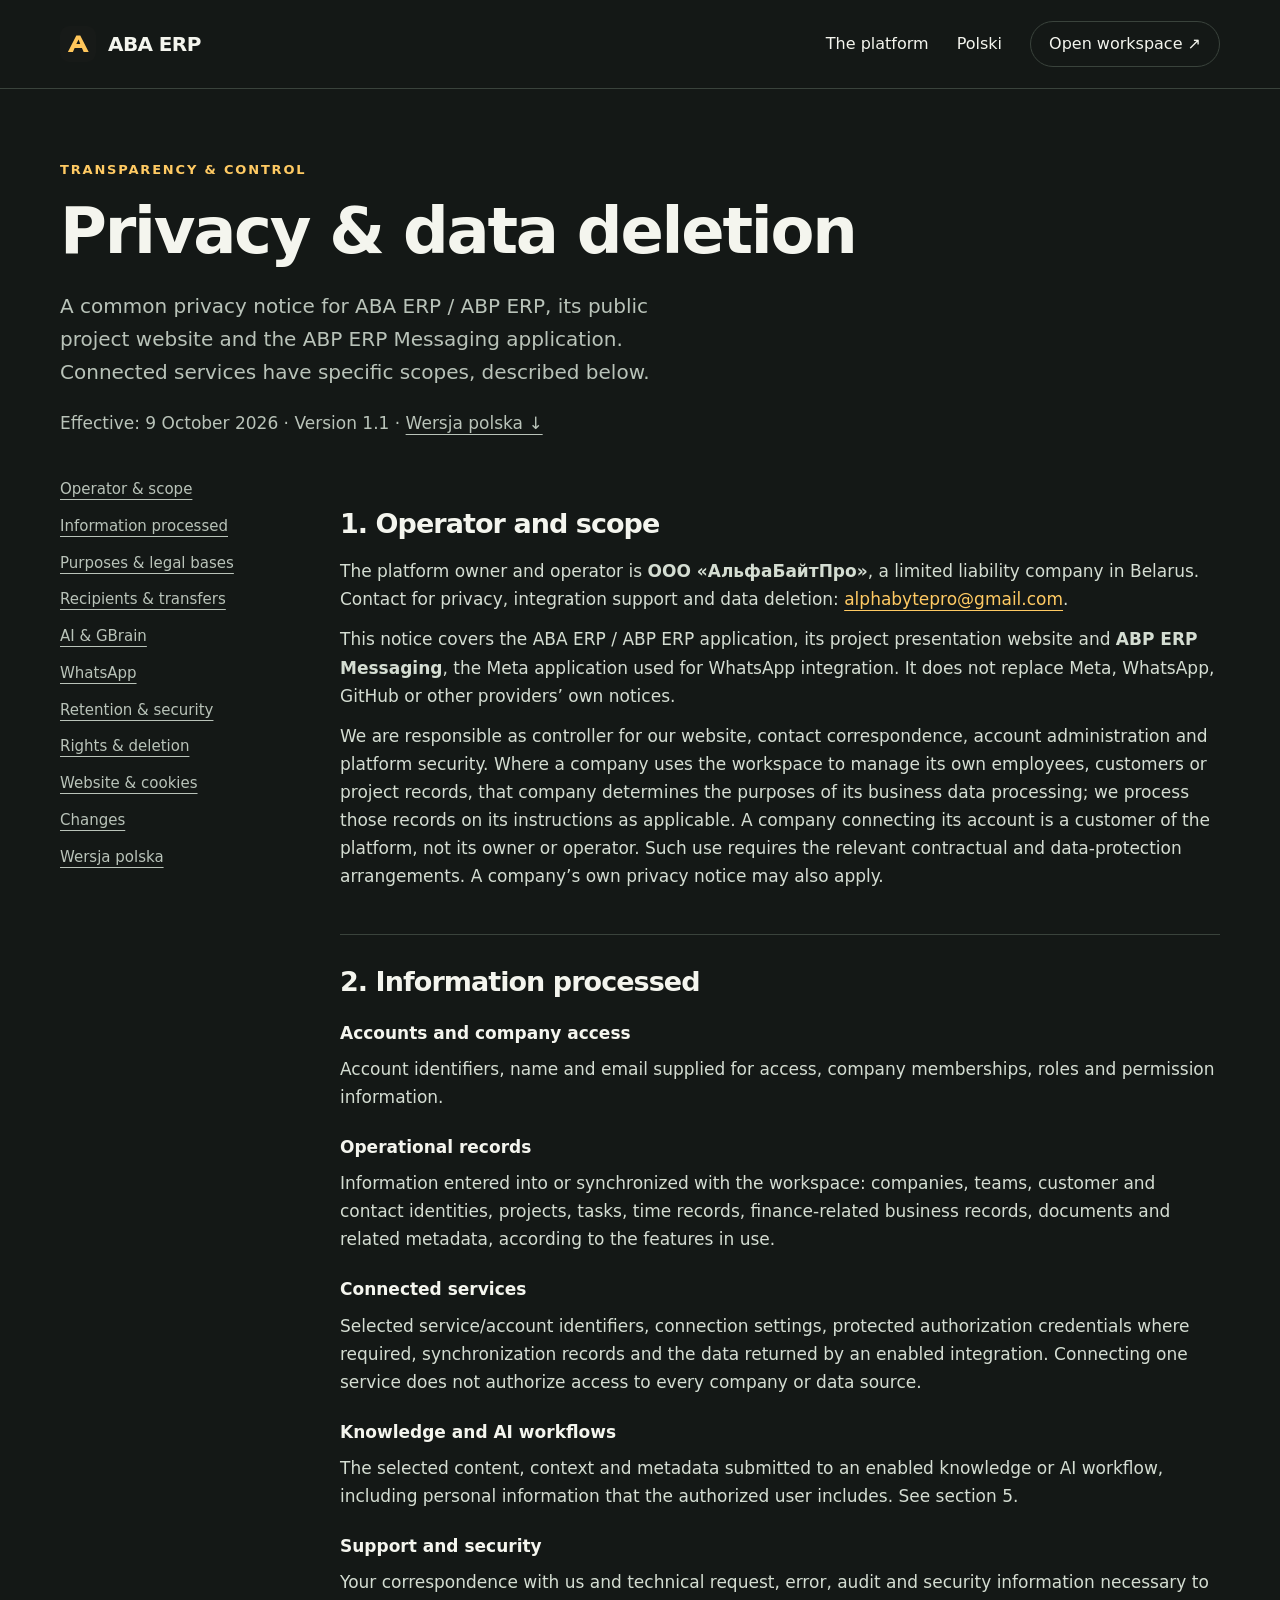
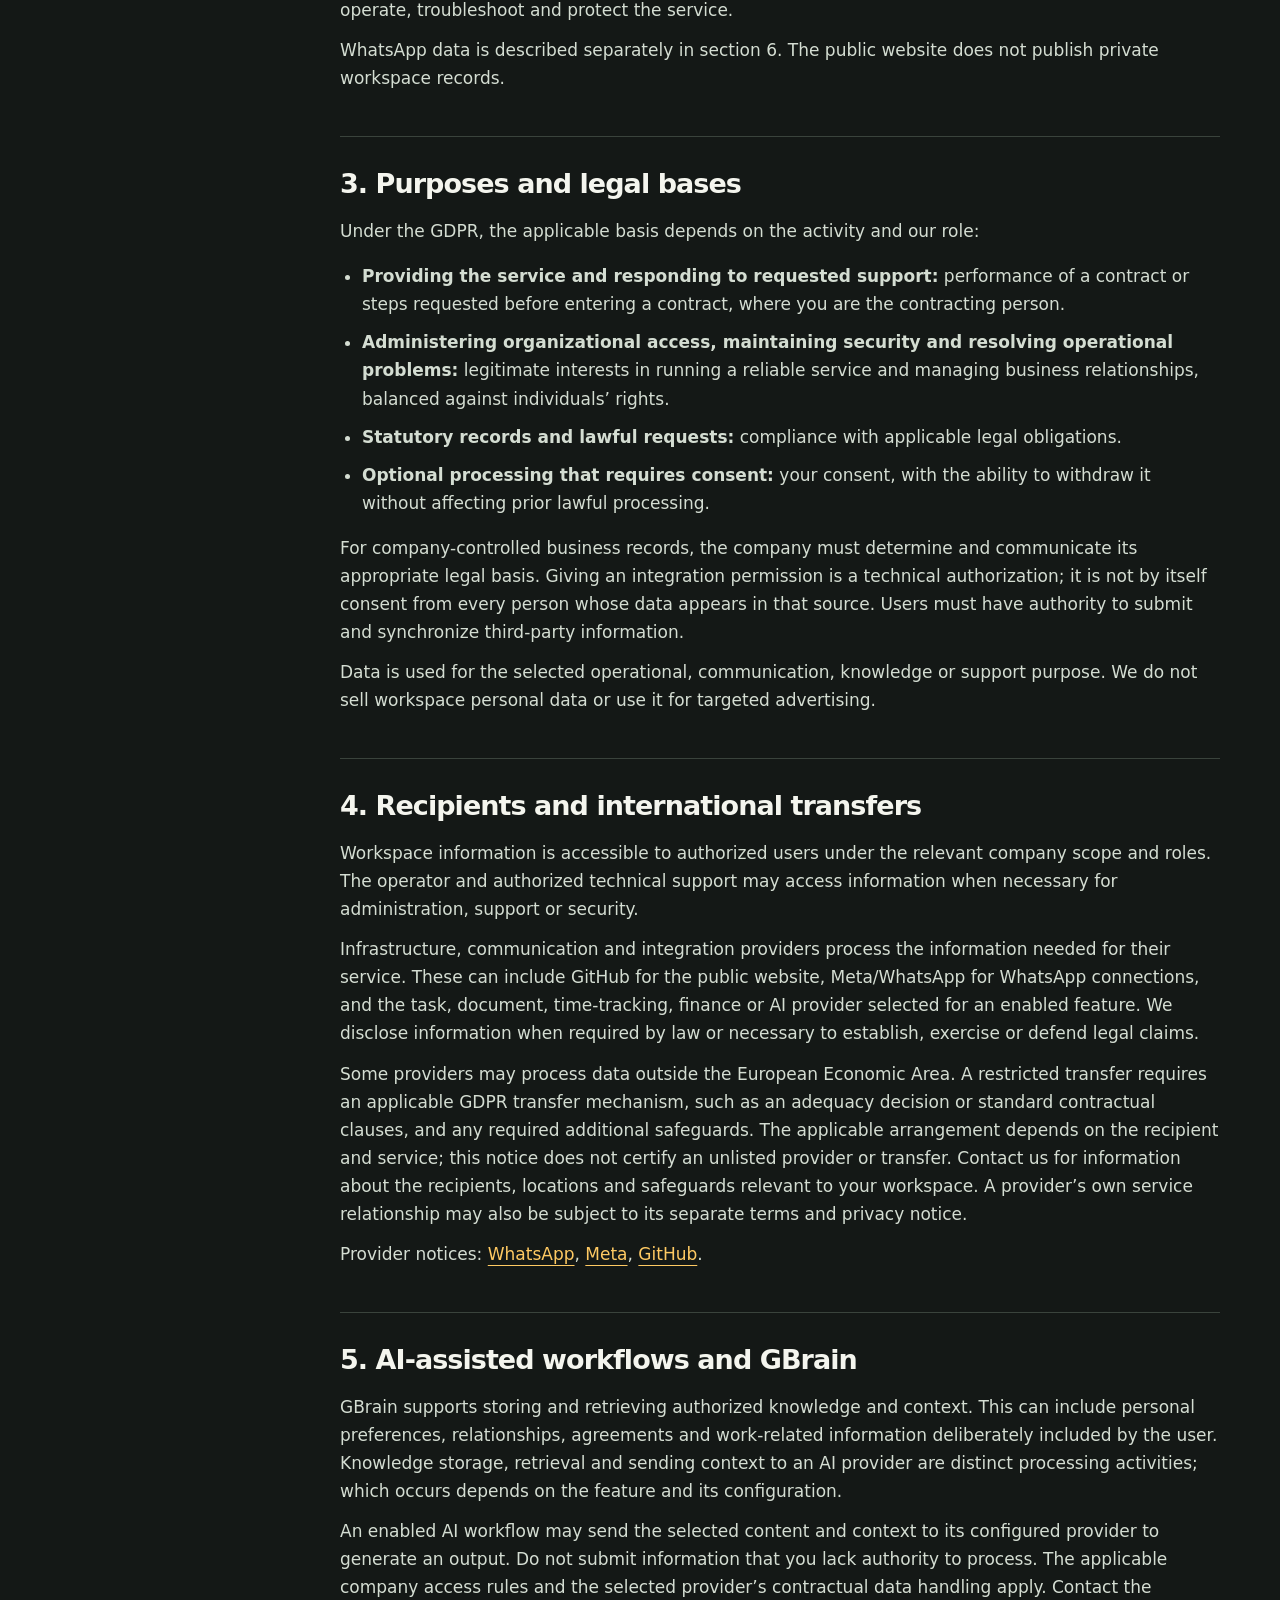
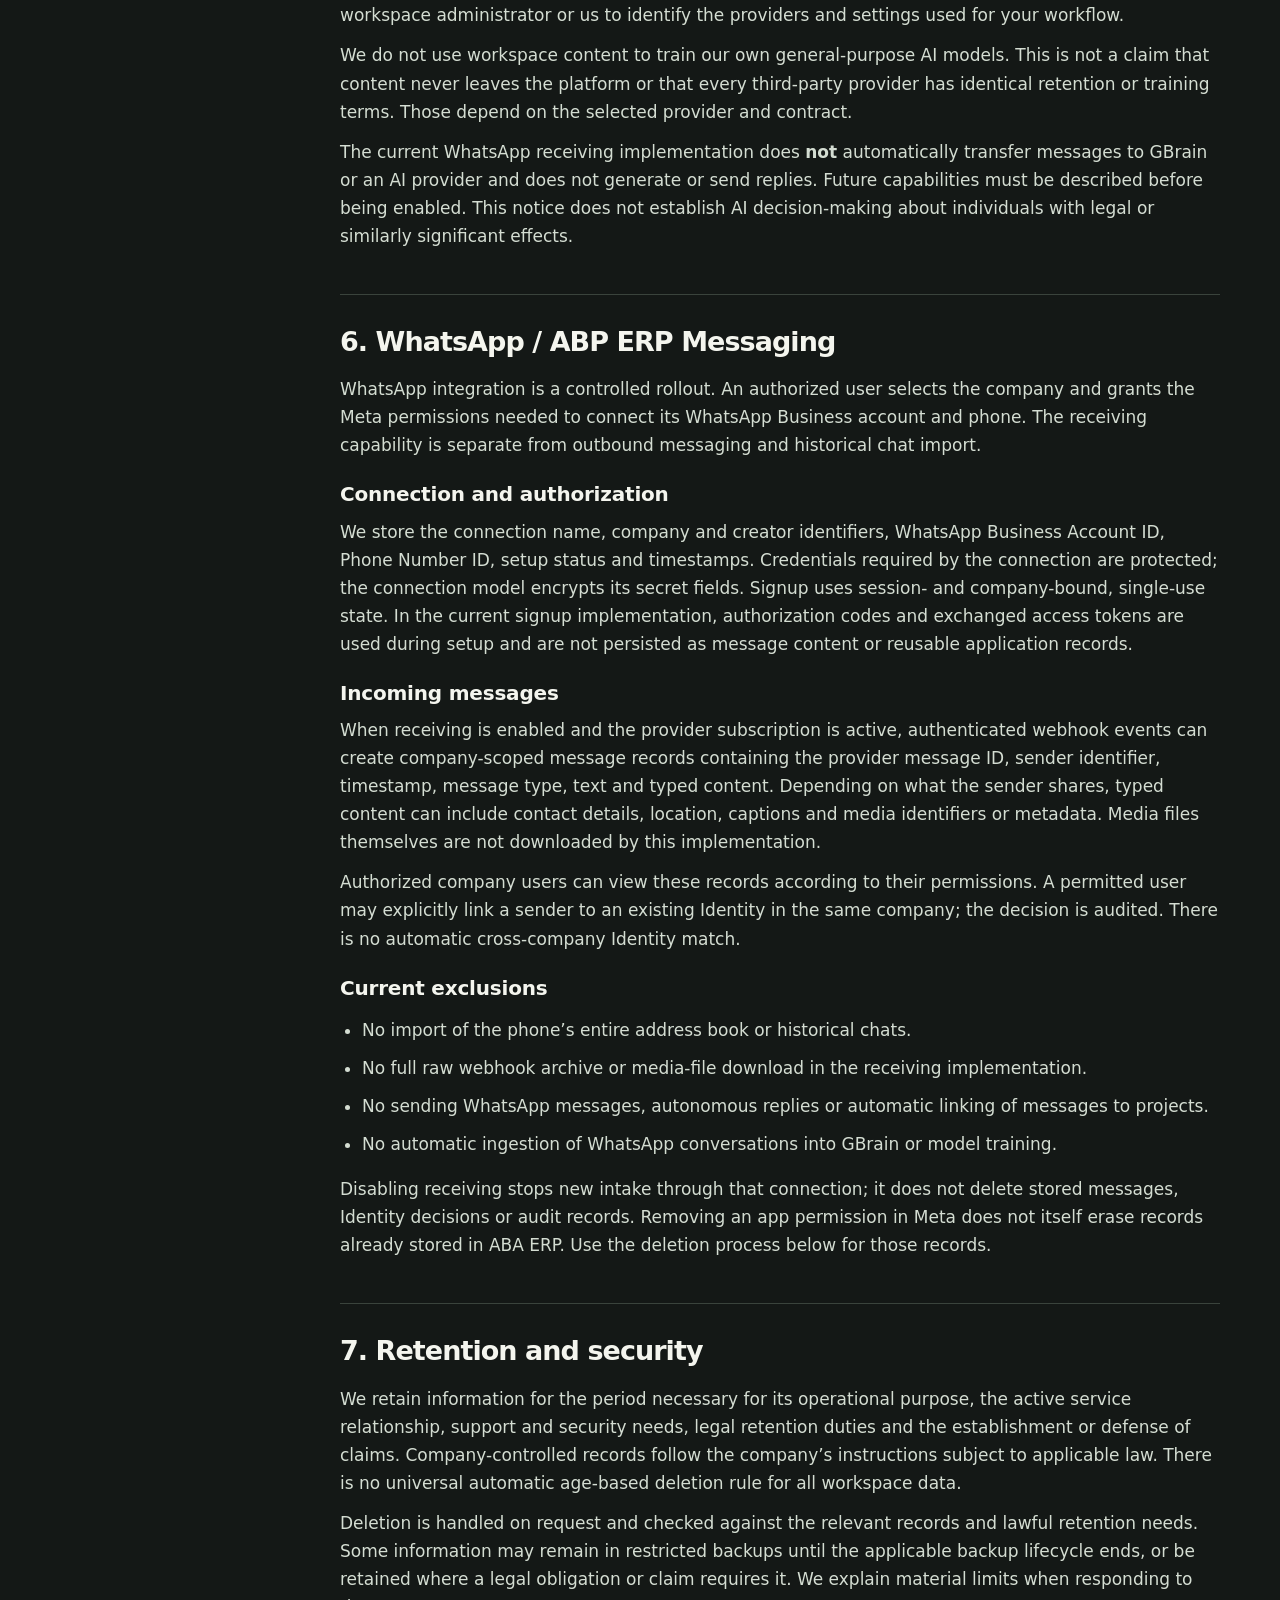
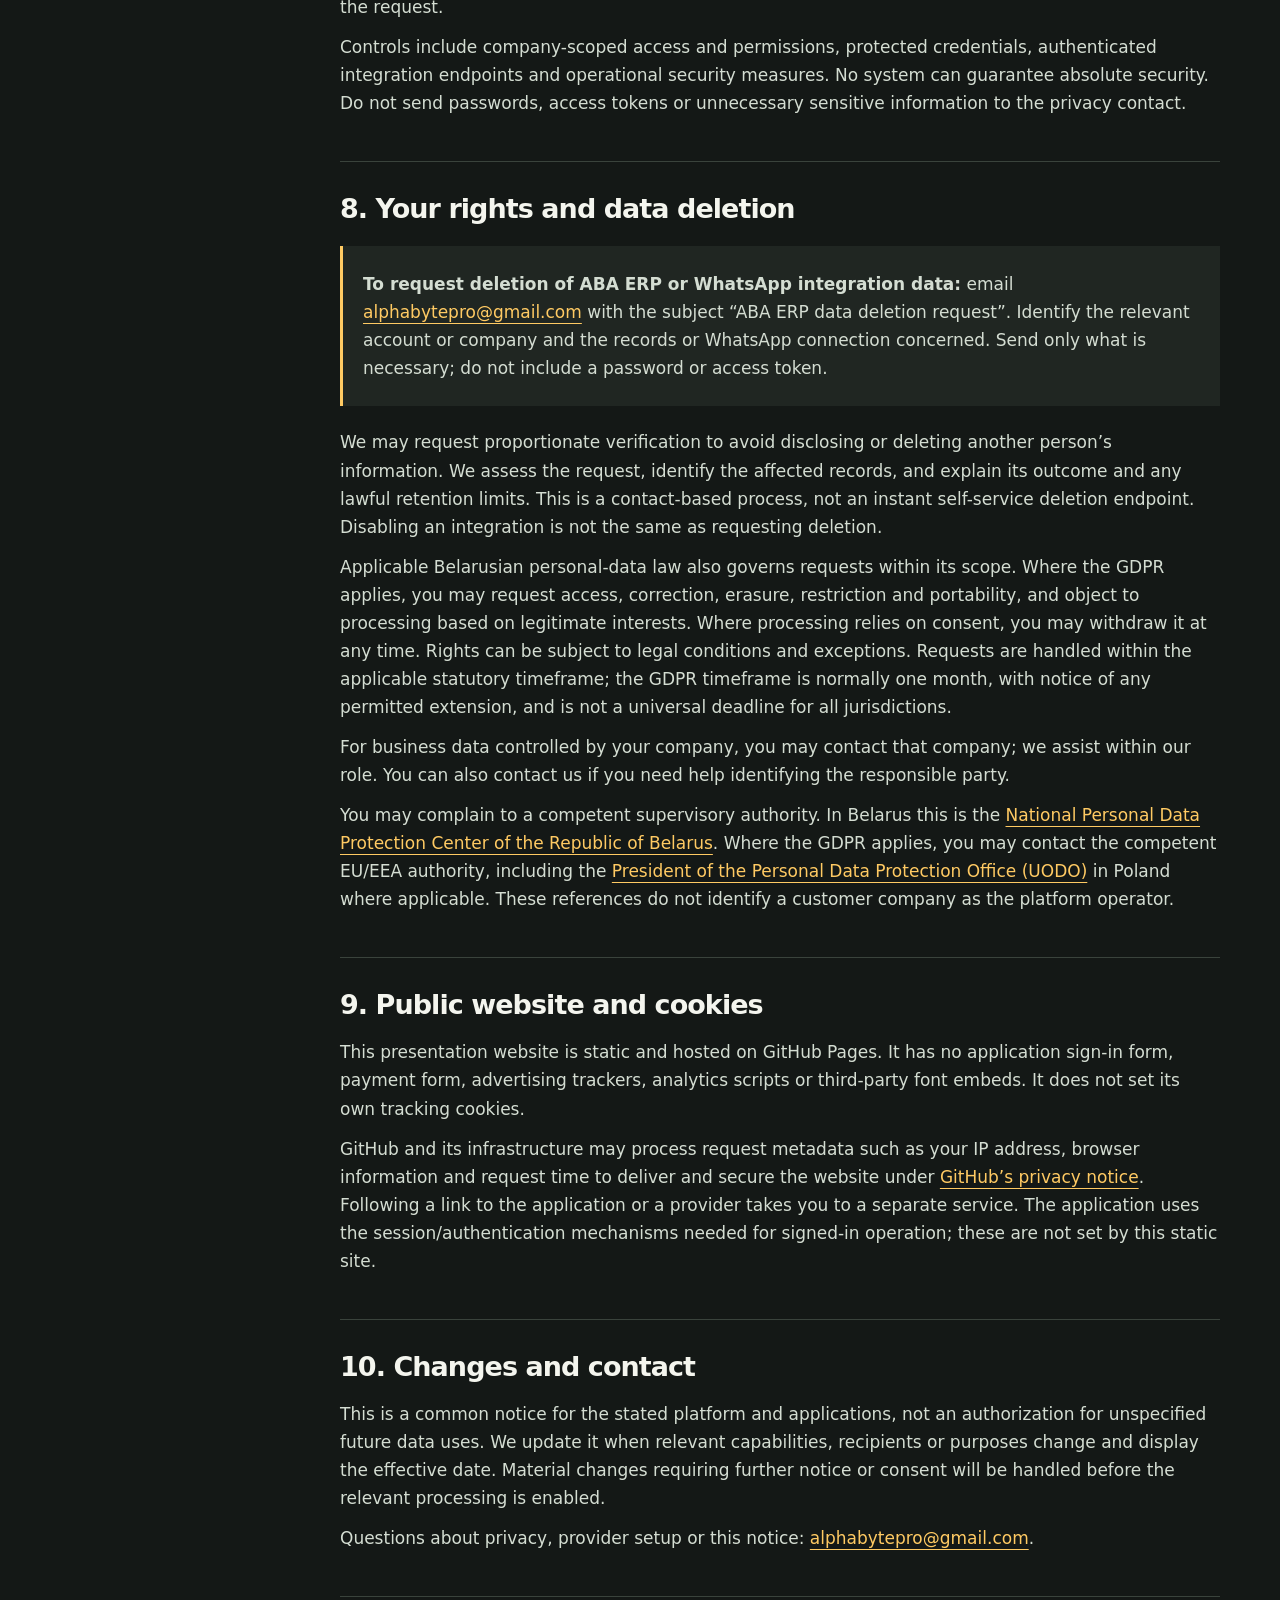
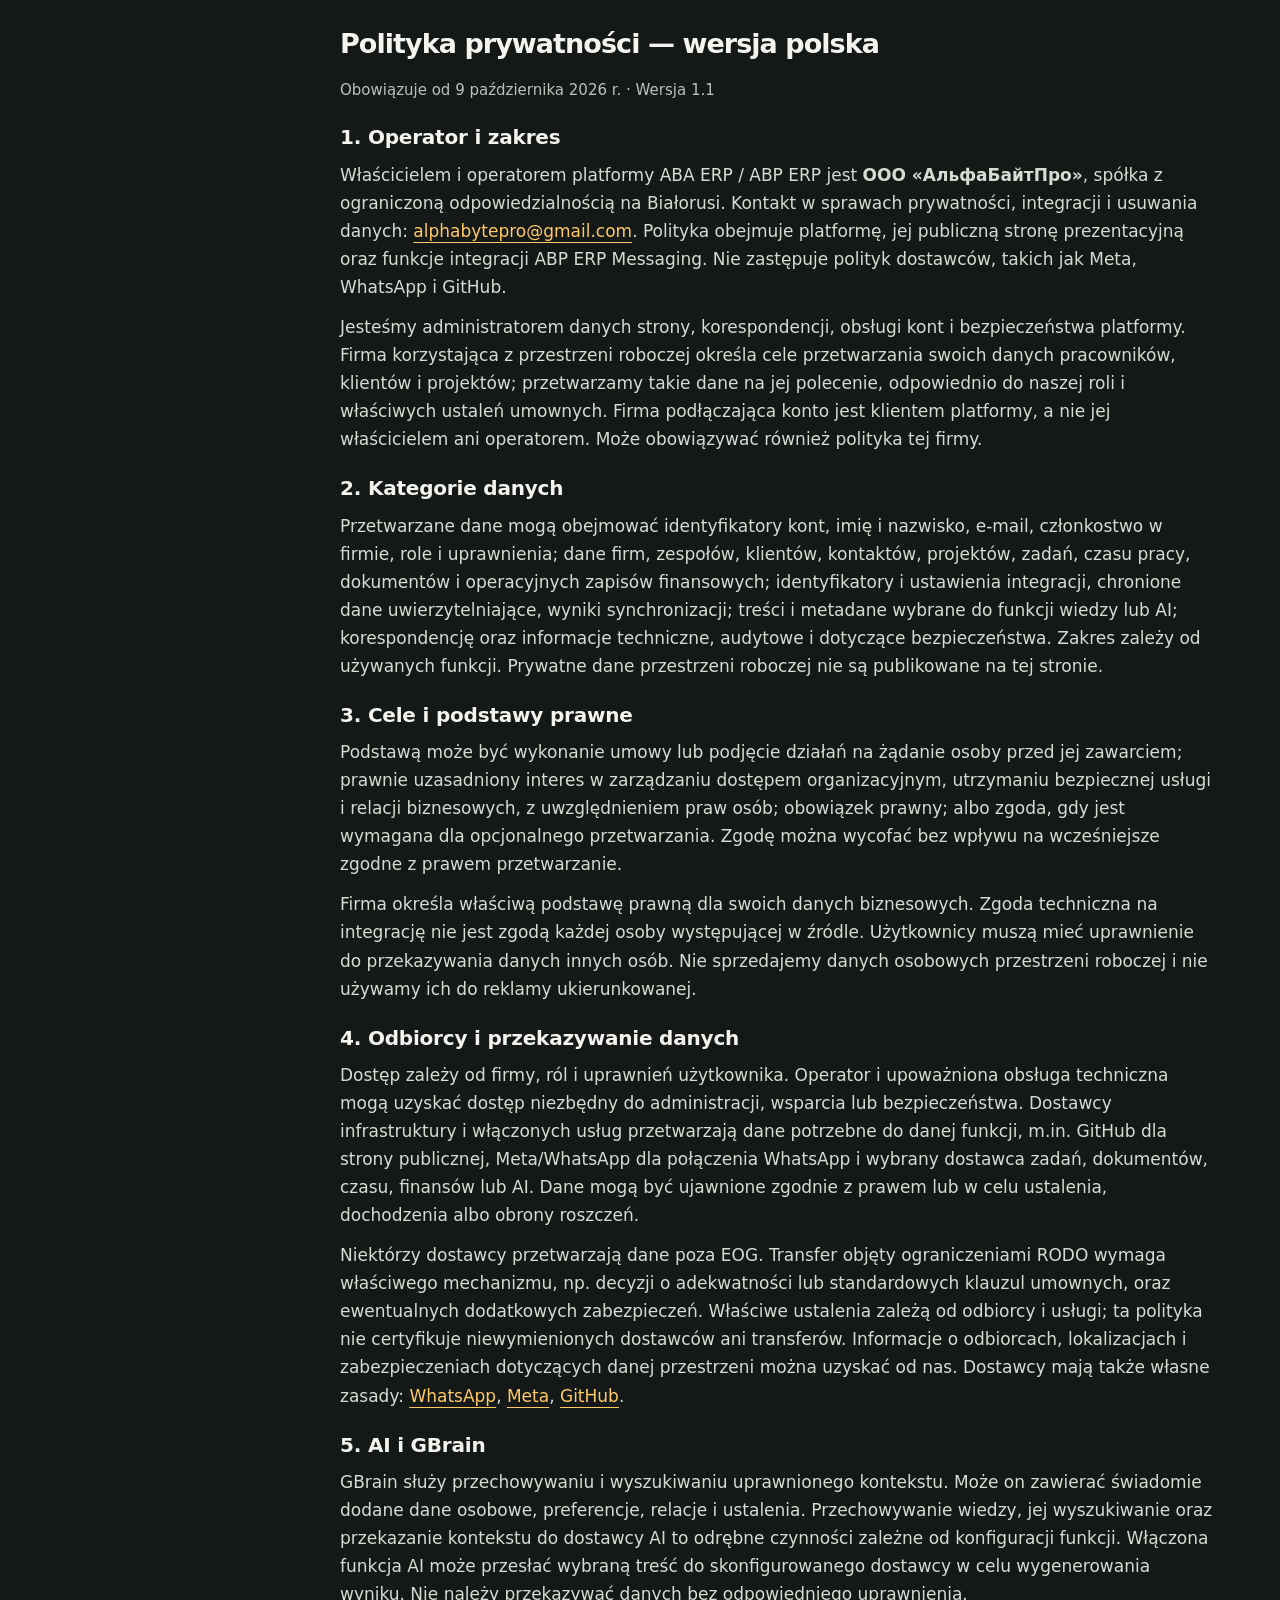
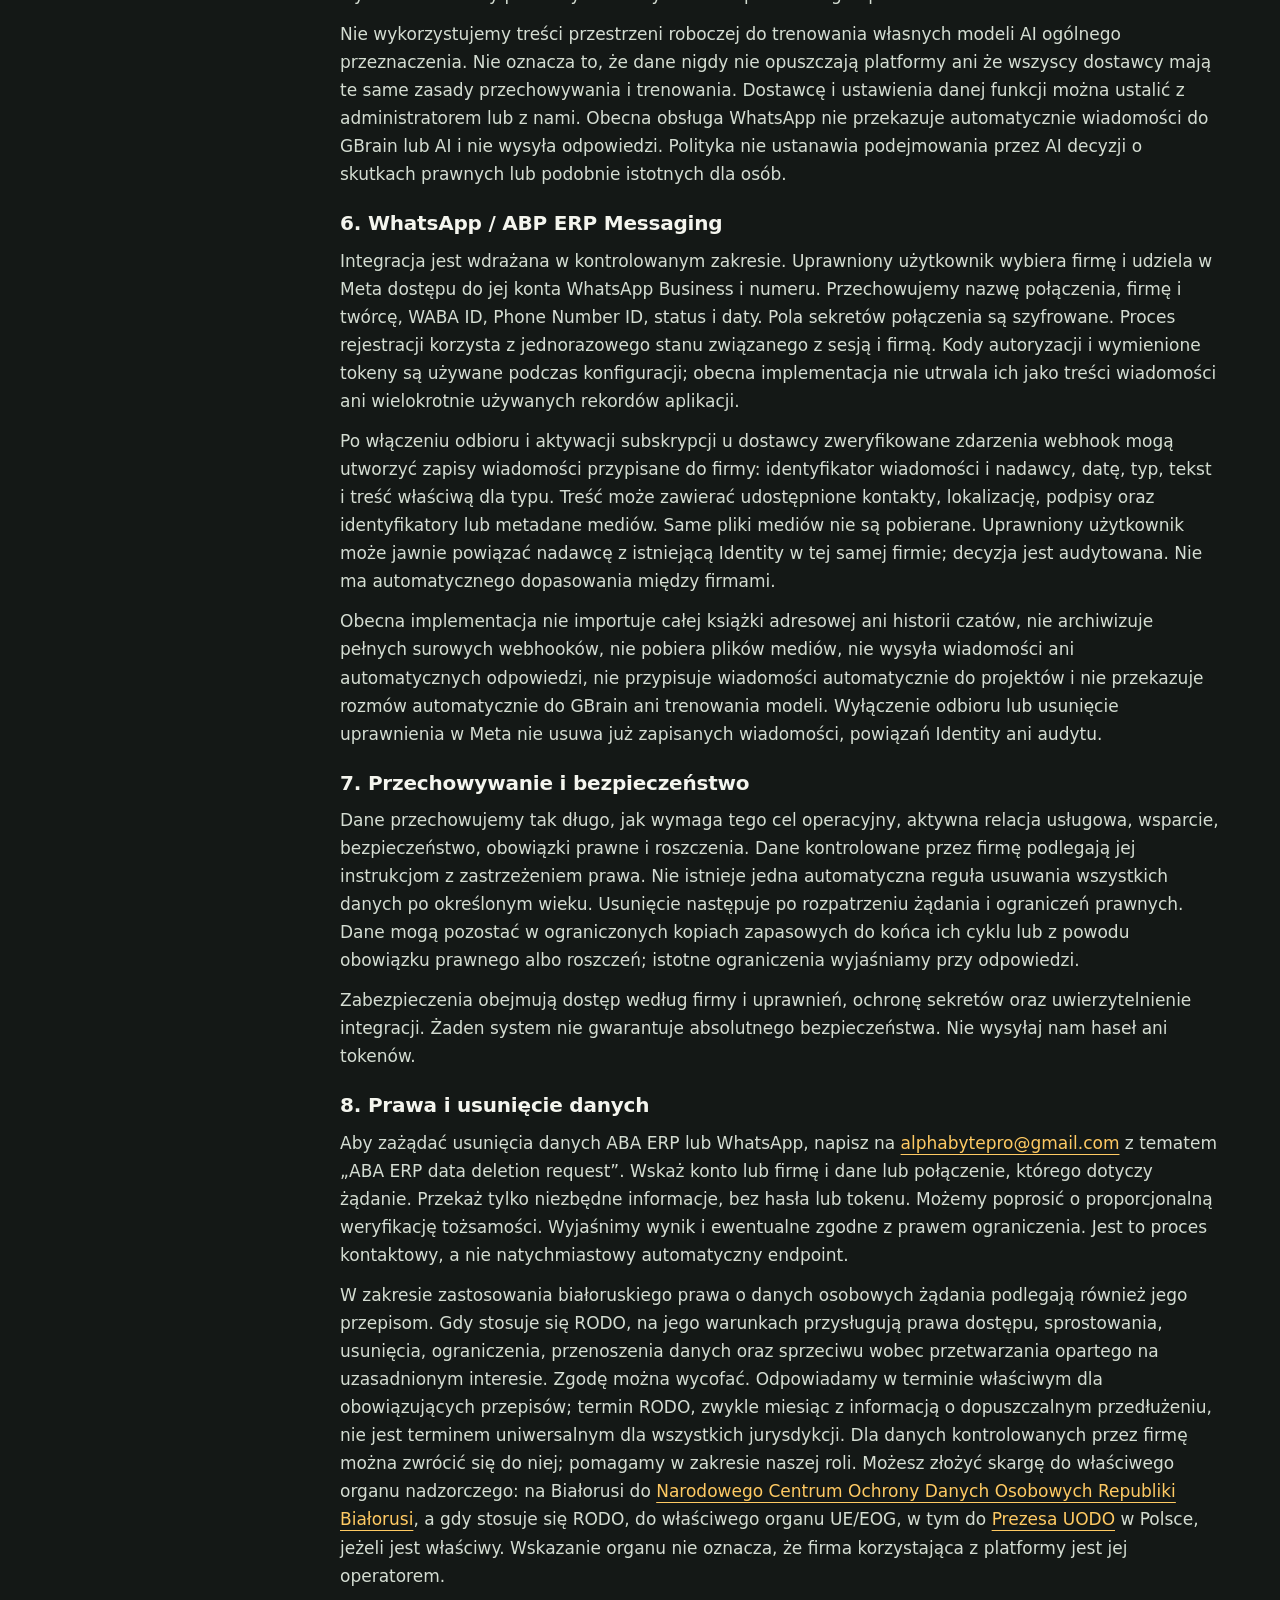
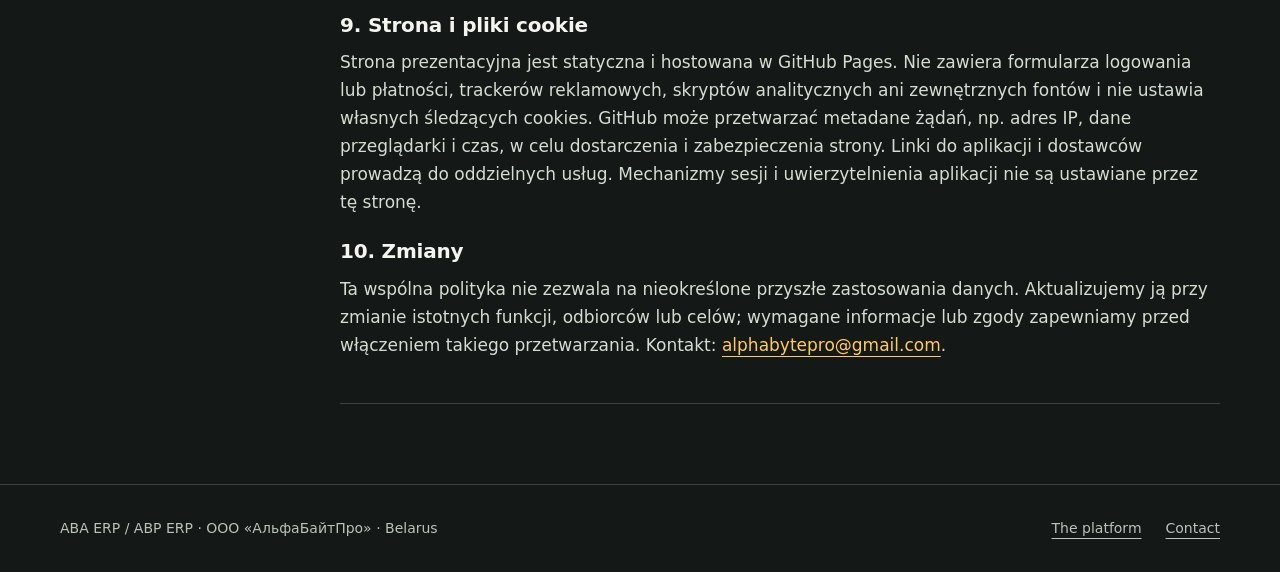
==== commit e9a00c3f: "Correct platform operator to AlphaBytePro LLC, Belarus" ====
--- a/privacy.html
+++ b/privacy.html
@@ -11,35 +11,35 @@
   <a class="skip" href="#main">Skip to content</a>
   <header><div class="wrap nav"><a class="brand" href="./"><img src="favicon.svg" alt="" width="36" height="36">ABA ERP</a><nav class="navlinks" aria-label="Main navigation"><a href="./">The platform</a><a href="#polski" lang="pl">Polski</a><a class="outline" href="https://aba.alphabyte.pro">Open workspace ↗</a></nav></div></header>
   <main id="main" class="wrap">
-    <div class="legal-hero"><p class="eyebrow">Transparency &amp; control</p><h1>Privacy &amp; data deletion</h1><p class="lead">A common privacy notice for ABA ERP / ABP ERP, its public project website and the ABP ERP Messaging application. Connected services have specific scopes, described below.</p><p style="margin-top:20px;color:var(--muted)">Effective: 9 October 2026 · Version 1.0 · <a href="#polski" lang="pl">Wersja polska ↓</a></p></div>
+    <div class="legal-hero"><p class="eyebrow">Transparency &amp; control</p><h1>Privacy &amp; data deletion</h1><p class="lead">A common privacy notice for ABA ERP / ABP ERP, its public project website and the ABP ERP Messaging application. Connected services have specific scopes, described below.</p><p style="margin-top:20px;color:var(--muted)">Effective: 9 October 2026 · Version 1.1 · <a href="#polski" lang="pl">Wersja polska ↓</a></p></div>
     <div class="legal-grid">
       <nav class="legal-nav" aria-label="Privacy sections"><a href="#operator">Operator &amp; scope</a><a href="#data">Information processed</a><a href="#purposes">Purposes &amp; legal bases</a><a href="#sharing">Recipients &amp; transfers</a><a href="#ai">AI &amp; GBrain</a><a href="#whatsapp">WhatsApp</a><a href="#retention">Retention &amp; security</a><a href="#deletion">Rights &amp; deletion</a><a href="#website">Website &amp; cookies</a><a href="#changes">Changes</a><a href="#polski" lang="pl">Wersja polska</a></nav>
       <article class="legal-copy">
-        <section id="operator"><h2>1. Operator and scope</h2><p>The platform operator is <strong>Innovative Solutions Oleg Pavlov</strong>, a sole proprietorship in Poland. Contact for privacy, integration support and data deletion: <a href="mailto:alphabytepro@gmail.com">alphabytepro@gmail.com</a>.</p><p>This notice covers the ABA ERP / ABP ERP application, its project presentation website and <strong>ABP ERP Messaging</strong>, the Meta application used for WhatsApp integration. It does not replace Meta, WhatsApp, GitHub or other providers’ own notices.</p><p>We are responsible as controller for our website, contact correspondence, account administration and platform security. Where a company uses the workspace to manage its own employees, customers or project records, that company determines the purposes of its business data processing; we process those records on its instructions as applicable. Such use requires the relevant contractual and data-protection arrangements. A company’s own privacy notice may also apply.</p></section>
+        <section id="operator"><h2>1. Operator and scope</h2><p>The platform owner and operator is <strong lang="ru">ООО «АльфаБайтПро»</strong>, a limited liability company in Belarus. Contact for privacy, integration support and data deletion: <a href="mailto:alphabytepro@gmail.com">alphabytepro@gmail.com</a>.</p><p>This notice covers the ABA ERP / ABP ERP application, its project presentation website and <strong>ABP ERP Messaging</strong>, the Meta application used for WhatsApp integration. It does not replace Meta, WhatsApp, GitHub or other providers’ own notices.</p><p>We are responsible as controller for our website, contact correspondence, account administration and platform security. Where a company uses the workspace to manage its own employees, customers or project records, that company determines the purposes of its business data processing; we process those records on its instructions as applicable. A company connecting its account is a customer of the platform, not its owner or operator. Such use requires the relevant contractual and data-protection arrangements. A company’s own privacy notice may also apply.</p></section>
         <section id="data"><h2>2. Information processed</h2><dl><dt>Accounts and company access</dt><dd>Account identifiers, name and email supplied for access, company memberships, roles and permission information.</dd><dt>Operational records</dt><dd>Information entered into or synchronized with the workspace: companies, teams, customer and contact identities, projects, tasks, time records, finance-related business records, documents and related metadata, according to the features in use.</dd><dt>Connected services</dt><dd>Selected service/account identifiers, connection settings, protected authorization credentials where required, synchronization records and the data returned by an enabled integration. Connecting one service does not authorize access to every company or data source.</dd><dt>Knowledge and AI workflows</dt><dd>The selected content, context and metadata submitted to an enabled knowledge or AI workflow, including personal information that the authorized user includes. See section 5.</dd><dt>Support and security</dt><dd>Your correspondence with us and technical request, error, audit and security information necessary to operate, troubleshoot and protect the service.</dd></dl><p>WhatsApp data is described separately in section 6. The public website does not publish private workspace records.</p></section>
         <section id="purposes"><h2>3. Purposes and legal bases</h2><p>Under the GDPR, the applicable basis depends on the activity and our role:</p><ul><li><strong>Providing the service and responding to requested support:</strong> performance of a contract or steps requested before entering a contract, where you are the contracting person.</li><li><strong>Administering organizational access, maintaining security and resolving operational problems:</strong> legitimate interests in running a reliable service and managing business relationships, balanced against individuals’ rights.</li><li><strong>Statutory records and lawful requests:</strong> compliance with applicable legal obligations.</li><li><strong>Optional processing that requires consent:</strong> your consent, with the ability to withdraw it without affecting prior lawful processing.</li></ul><p>For company-controlled business records, the company must determine and communicate its appropriate legal basis. Giving an integration permission is a technical authorization; it is not by itself consent from every person whose data appears in that source. Users must have authority to submit and synchronize third-party information.</p><p>Data is used for the selected operational, communication, knowledge or support purpose. We do not sell workspace personal data or use it for targeted advertising.</p></section>
         <section id="sharing"><h2>4. Recipients and international transfers</h2><p>Workspace information is accessible to authorized users under the relevant company scope and roles. The operator and authorized technical support may access information when necessary for administration, support or security.</p><p>Infrastructure, communication and integration providers process the information needed for their service. These can include GitHub for the public website, Meta/WhatsApp for WhatsApp connections, and the task, document, time-tracking, finance or AI provider selected for an enabled feature. We disclose information when required by law or necessary to establish, exercise or defend legal claims.</p><p>Some providers may process data outside the European Economic Area. A restricted transfer requires an applicable GDPR transfer mechanism, such as an adequacy decision or standard contractual clauses, and any required additional safeguards. The applicable arrangement depends on the recipient and service; this notice does not certify an unlisted provider or transfer. Contact us for information about the recipients, locations and safeguards relevant to your workspace. A provider’s own service relationship may also be subject to its separate terms and privacy notice.</p><p>Provider notices: <a href="https://www.whatsapp.com/legal/privacy-policy-eea">WhatsApp</a>, <a href="https://www.facebook.com/privacy/policy/">Meta</a>, <a href="https://docs.github.com/en/site-policy/privacy-policies/github-general-privacy-statement">GitHub</a>.</p></section>
         <section id="ai"><h2>5. AI-assisted workflows and GBrain</h2><p>GBrain supports storing and retrieving authorized knowledge and context. This can include personal preferences, relationships, agreements and work-related information deliberately included by the user. Knowledge storage, retrieval and sending context to an AI provider are distinct processing activities; which occurs depends on the feature and its configuration.</p><p>An enabled AI workflow may send the selected content and context to its configured provider to generate an output. Do not submit information that you lack authority to process. The applicable company access rules and the selected provider’s contractual data handling apply. Contact the workspace administrator or us to identify the providers and settings used for your workflow.</p><p>We do not use workspace content to train our own general-purpose AI models. This is not a claim that content never leaves the platform or that every third-party provider has identical retention or training terms. Those depend on the selected provider and contract.</p><p>The current WhatsApp receiving implementation does <strong>not</strong> automatically transfer messages to GBrain or an AI provider and does not generate or send replies. Future capabilities must be described before being enabled. This notice does not establish AI decision-making about individuals with legal or similarly significant effects.</p></section>
         <section id="whatsapp"><h2>6. WhatsApp / ABP ERP Messaging</h2><p>WhatsApp integration is a controlled rollout. An authorized user selects the company and grants the Meta permissions needed to connect its WhatsApp Business account and phone. The receiving capability is separate from outbound messaging and historical chat import.</p><h3>Connection and authorization</h3><p>We store the connection name, company and creator identifiers, WhatsApp Business Account ID, Phone Number ID, setup status and timestamps. Credentials required by the connection are protected; the connection model encrypts its secret fields. Signup uses session- and company-bound, single-use state. In the current signup implementation, authorization codes and exchanged access tokens are used during setup and are not persisted as message content or reusable application records.</p><h3>Incoming messages</h3><p>When receiving is enabled and the provider subscription is active, authenticated webhook events can create company-scoped message records containing the provider message ID, sender identifier, timestamp, message type, text and typed content. Depending on what the sender shares, typed content can include contact details, location, captions and media identifiers or metadata. Media files themselves are not downloaded by this implementation.</p><p>Authorized company users can view these records according to their permissions. A permitted user may explicitly link a sender to an existing Identity in the same company; the decision is audited. There is no automatic cross-company Identity match.</p><h3>Current exclusions</h3><ul><li>No import of the phone’s entire address book or historical chats.</li><li>No full raw webhook archive or media-file download in the receiving implementation.</li><li>No sending WhatsApp messages, autonomous replies or automatic linking of messages to projects.</li><li>No automatic ingestion of WhatsApp conversations into GBrain or model training.</li></ul><p>Disabling receiving stops new intake through that connection; it does not delete stored messages, Identity decisions or audit records. Removing an app permission in Meta does not itself erase records already stored in ABA ERP. Use the deletion process below for those records.</p></section>
         <section id="retention"><h2>7. Retention and security</h2><p>We retain information for the period necessary for its operational purpose, the active service relationship, support and security needs, legal retention duties and the establishment or defense of claims. Company-controlled records follow the company’s instructions subject to applicable law. There is no universal automatic age-based deletion rule for all workspace data.</p><p>Deletion is handled on request and checked against the relevant records and lawful retention needs. Some information may remain in restricted backups until the applicable backup lifecycle ends, or be retained where a legal obligation or claim requires it. We explain material limits when responding to the request.</p><p>Controls include company-scoped access and permissions, protected credentials, authenticated integration endpoints and operational security measures. No system can guarantee absolute security. Do not send passwords, access tokens or unnecessary sensitive information to the privacy contact.</p></section>
-        <section id="deletion"><h2>8. Your rights and data deletion</h2><div class="callout"><p><strong>To request deletion of ABA ERP or WhatsApp integration data:</strong> email <a href="mailto:alphabytepro@gmail.com?subject=ABA%20ERP%20data%20deletion%20request">alphabytepro@gmail.com</a> with the subject “ABA ERP data deletion request”. Identify the relevant account or company and the records or WhatsApp connection concerned. Send only what is necessary; do not include a password or access token.</p></div><p>We may request proportionate verification to avoid disclosing or deleting another person’s information. We assess the request, identify the affected records, and explain its outcome and any lawful retention limits. This is a contact-based process, not an instant self-service deletion endpoint. Disabling an integration is not the same as requesting deletion.</p><p>Where the GDPR applies, you may request access, correction, erasure, restriction and portability, and object to processing based on legitimate interests. Where processing relies on consent, you may withdraw it at any time. Rights can be subject to legal conditions and exceptions. We respond within the GDPR timeframe, normally one month, with notice of any permitted extension.</p><p>For business data controlled by your company, you may contact that company; we assist within our role. You can also contact us if you need help identifying the responsible party.</p><p>You may complain to a competent supervisory authority. In Poland this is the <a href="https://uodo.gov.pl/">President of the Personal Data Protection Office (UODO)</a>. Contacting us first is not a condition for lodging a complaint.</p></section>
+        <section id="deletion"><h2>8. Your rights and data deletion</h2><div class="callout"><p><strong>To request deletion of ABA ERP or WhatsApp integration data:</strong> email <a href="mailto:alphabytepro@gmail.com?subject=ABA%20ERP%20data%20deletion%20request">alphabytepro@gmail.com</a> with the subject “ABA ERP data deletion request”. Identify the relevant account or company and the records or WhatsApp connection concerned. Send only what is necessary; do not include a password or access token.</p></div><p>We may request proportionate verification to avoid disclosing or deleting another person’s information. We assess the request, identify the affected records, and explain its outcome and any lawful retention limits. This is a contact-based process, not an instant self-service deletion endpoint. Disabling an integration is not the same as requesting deletion.</p><p>Applicable Belarusian personal-data law also governs requests within its scope. Where the GDPR applies, you may request access, correction, erasure, restriction and portability, and object to processing based on legitimate interests. Where processing relies on consent, you may withdraw it at any time. Rights can be subject to legal conditions and exceptions. Requests are handled within the applicable statutory timeframe; the GDPR timeframe is normally one month, with notice of any permitted extension, and is not a universal deadline for all jurisdictions.</p><p>For business data controlled by your company, you may contact that company; we assist within our role. You can also contact us if you need help identifying the responsible party.</p><p>You may complain to a competent supervisory authority. In Belarus this is the <a href="https://cpd.by/en/about-center/">National Personal Data Protection Center of the Republic of Belarus</a>. Where the GDPR applies, you may contact the competent EU/EEA authority, including the <a href="https://uodo.gov.pl/">President of the Personal Data Protection Office (UODO)</a> in Poland where applicable. These references do not identify a customer company as the platform operator.</p></section>
         <section id="website"><h2>9. Public website and cookies</h2><p>This presentation website is static and hosted on GitHub Pages. It has no application sign-in form, payment form, advertising trackers, analytics scripts or third-party font embeds. It does not set its own tracking cookies.</p><p>GitHub and its infrastructure may process request metadata such as your IP address, browser information and request time to deliver and secure the website under <a href="https://docs.github.com/en/site-policy/privacy-policies/github-general-privacy-statement">GitHub’s privacy notice</a>. Following a link to the application or a provider takes you to a separate service. The application uses the session/authentication mechanisms needed for signed-in operation; these are not set by this static site.</p></section>
         <section id="changes"><h2>10. Changes and contact</h2><p>This is a common notice for the stated platform and applications, not an authorization for unspecified future data uses. We update it when relevant capabilities, recipients or purposes change and display the effective date. Material changes requiring further notice or consent will be handled before the relevant processing is enabled.</p><p>Questions about privacy, provider setup or this notice: <a href="mailto:alphabytepro@gmail.com">alphabytepro@gmail.com</a>.</p></section>
-        <section id="polski" lang="pl"><h2>Polityka prywatności — wersja polska</h2><p class="date">Obowiązuje od 9 października 2026 r. · Wersja 1.0</p>
-          <h3>1. Operator i zakres</h3><p>Operatorem ABA ERP / ABP ERP i aplikacji Meta ABP ERP Messaging jest <strong>Innovative Solutions Oleg Pavlov</strong>, jednoosobowa działalność gospodarcza w Polsce. Kontakt w sprawach prywatności, integracji i usuwania danych: <a href="mailto:alphabytepro@gmail.com">alphabytepro@gmail.com</a>. Polityka obejmuje platformę oraz jej publiczną stronę prezentacyjną. Nie zastępuje polityk dostawców, takich jak Meta, WhatsApp i GitHub.</p><p>Jesteśmy administratorem danych strony, korespondencji, obsługi kont i bezpieczeństwa platformy. Firma korzystająca z przestrzeni roboczej określa cele przetwarzania swoich danych pracowników, klientów i projektów; przetwarzamy takie dane na jej polecenie, odpowiednio do naszej roli i właściwych ustaleń umownych. Może obowiązywać również polityka tej firmy.</p>
+        <section id="polski" lang="pl"><h2>Polityka prywatności — wersja polska</h2><p class="date">Obowiązuje od 9 października 2026 r. · Wersja 1.1</p>
+          <h3>1. Operator i zakres</h3><p>Właścicielem i operatorem platformy ABA ERP / ABP ERP jest <strong lang="ru">ООО «АльфаБайтПро»</strong>, spółka z ograniczoną odpowiedzialnością na Białorusi. Kontakt w sprawach prywatności, integracji i usuwania danych: <a href="mailto:alphabytepro@gmail.com">alphabytepro@gmail.com</a>. Polityka obejmuje platformę, jej publiczną stronę prezentacyjną oraz funkcje integracji ABP ERP Messaging. Nie zastępuje polityk dostawców, takich jak Meta, WhatsApp i GitHub.</p><p>Jesteśmy administratorem danych strony, korespondencji, obsługi kont i bezpieczeństwa platformy. Firma korzystająca z przestrzeni roboczej określa cele przetwarzania swoich danych pracowników, klientów i projektów; przetwarzamy takie dane na jej polecenie, odpowiednio do naszej roli i właściwych ustaleń umownych. Firma podłączająca konto jest klientem platformy, a nie jej właścicielem ani operatorem. Może obowiązywać również polityka tej firmy.</p>
           <h3>2. Kategorie danych</h3><p>Przetwarzane dane mogą obejmować identyfikatory kont, imię i nazwisko, e-mail, członkostwo w firmie, role i uprawnienia; dane firm, zespołów, klientów, kontaktów, projektów, zadań, czasu pracy, dokumentów i operacyjnych zapisów finansowych; identyfikatory i ustawienia integracji, chronione dane uwierzytelniające, wyniki synchronizacji; treści i metadane wybrane do funkcji wiedzy lub AI; korespondencję oraz informacje techniczne, audytowe i dotyczące bezpieczeństwa. Zakres zależy od używanych funkcji. Prywatne dane przestrzeni roboczej nie są publikowane na tej stronie.</p>
           <h3>3. Cele i podstawy prawne</h3><p>Podstawą może być wykonanie umowy lub podjęcie działań na żądanie osoby przed jej zawarciem; prawnie uzasadniony interes w zarządzaniu dostępem organizacyjnym, utrzymaniu bezpiecznej usługi i relacji biznesowych, z uwzględnieniem praw osób; obowiązek prawny; albo zgoda, gdy jest wymagana dla opcjonalnego przetwarzania. Zgodę można wycofać bez wpływu na wcześniejsze zgodne z prawem przetwarzanie.</p><p>Firma określa właściwą podstawę prawną dla swoich danych biznesowych. Zgoda techniczna na integrację nie jest zgodą każdej osoby występującej w źródle. Użytkownicy muszą mieć uprawnienie do przekazywania danych innych osób. Nie sprzedajemy danych osobowych przestrzeni roboczej i nie używamy ich do reklamy ukierunkowanej.</p>
           <h3>4. Odbiorcy i przekazywanie danych</h3><p>Dostęp zależy od firmy, ról i uprawnień użytkownika. Operator i upoważniona obsługa techniczna mogą uzyskać dostęp niezbędny do administracji, wsparcia lub bezpieczeństwa. Dostawcy infrastruktury i włączonych usług przetwarzają dane potrzebne do danej funkcji, m.in. GitHub dla strony publicznej, Meta/WhatsApp dla połączenia WhatsApp i wybrany dostawca zadań, dokumentów, czasu, finansów lub AI. Dane mogą być ujawnione zgodnie z prawem lub w celu ustalenia, dochodzenia albo obrony roszczeń.</p><p>Niektórzy dostawcy przetwarzają dane poza EOG. Transfer objęty ograniczeniami RODO wymaga właściwego mechanizmu, np. decyzji o adekwatności lub standardowych klauzul umownych, oraz ewentualnych dodatkowych zabezpieczeń. Właściwe ustalenia zależą od odbiorcy i usługi; ta polityka nie certyfikuje niewymienionych dostawców ani transferów. Informacje o odbiorcach, lokalizacjach i zabezpieczeniach dotyczących danej przestrzeni można uzyskać od nas. Dostawcy mają także własne zasady: <a href="https://www.whatsapp.com/legal/privacy-policy-eea">WhatsApp</a>, <a href="https://www.facebook.com/privacy/policy/">Meta</a>, <a href="https://docs.github.com/en/site-policy/privacy-policies/github-general-privacy-statement">GitHub</a>.</p>
           <h3>5. AI i GBrain</h3><p>GBrain służy przechowywaniu i wyszukiwaniu uprawnionego kontekstu. Może on zawierać świadomie dodane dane osobowe, preferencje, relacje i ustalenia. Przechowywanie wiedzy, jej wyszukiwanie oraz przekazanie kontekstu do dostawcy AI to odrębne czynności zależne od konfiguracji funkcji. Włączona funkcja AI może przesłać wybraną treść do skonfigurowanego dostawcy w celu wygenerowania wyniku. Nie należy przekazywać danych bez odpowiedniego uprawnienia.</p><p>Nie wykorzystujemy treści przestrzeni roboczej do trenowania własnych modeli AI ogólnego przeznaczenia. Nie oznacza to, że dane nigdy nie opuszczają platformy ani że wszyscy dostawcy mają te same zasady przechowywania i trenowania. Dostawcę i ustawienia danej funkcji można ustalić z administratorem lub z nami. Obecna obsługa WhatsApp nie przekazuje automatycznie wiadomości do GBrain lub AI i nie wysyła odpowiedzi. Polityka nie ustanawia podejmowania przez AI decyzji o skutkach prawnych lub podobnie istotnych dla osób.</p>
           <h3>6. WhatsApp / ABP ERP Messaging</h3><p>Integracja jest wdrażana w kontrolowanym zakresie. Uprawniony użytkownik wybiera firmę i udziela w Meta dostępu do jej konta WhatsApp Business i numeru. Przechowujemy nazwę połączenia, firmę i twórcę, WABA ID, Phone Number ID, status i daty. Pola sekretów połączenia są szyfrowane. Proces rejestracji korzysta z jednorazowego stanu związanego z sesją i firmą. Kody autoryzacji i wymienione tokeny są używane podczas konfiguracji; obecna implementacja nie utrwala ich jako treści wiadomości ani wielokrotnie używanych rekordów aplikacji.</p><p>Po włączeniu odbioru i aktywacji subskrypcji u dostawcy zweryfikowane zdarzenia webhook mogą utworzyć zapisy wiadomości przypisane do firmy: identyfikator wiadomości i nadawcy, datę, typ, tekst i treść właściwą dla typu. Treść może zawierać udostępnione kontakty, lokalizację, podpisy oraz identyfikatory lub metadane mediów. Same pliki mediów nie są pobierane. Uprawniony użytkownik może jawnie powiązać nadawcę z istniejącą Identity w tej samej firmie; decyzja jest audytowana. Nie ma automatycznego dopasowania między firmami.</p><p>Obecna implementacja nie importuje całej książki adresowej ani historii czatów, nie archiwizuje pełnych surowych webhooków, nie pobiera plików mediów, nie wysyła wiadomości ani automatycznych odpowiedzi, nie przypisuje wiadomości automatycznie do projektów i nie przekazuje rozmów automatycznie do GBrain ani trenowania modeli. Wyłączenie odbioru lub usunięcie uprawnienia w Meta nie usuwa już zapisanych wiadomości, powiązań Identity ani audytu.</p>
           <h3>7. Przechowywanie i bezpieczeństwo</h3><p>Dane przechowujemy tak długo, jak wymaga tego cel operacyjny, aktywna relacja usługowa, wsparcie, bezpieczeństwo, obowiązki prawne i roszczenia. Dane kontrolowane przez firmę podlegają jej instrukcjom z zastrzeżeniem prawa. Nie istnieje jedna automatyczna reguła usuwania wszystkich danych po określonym wieku. Usunięcie następuje po rozpatrzeniu żądania i ograniczeń prawnych. Dane mogą pozostać w ograniczonych kopiach zapasowych do końca ich cyklu lub z powodu obowiązku prawnego albo roszczeń; istotne ograniczenia wyjaśniamy przy odpowiedzi.</p><p>Zabezpieczenia obejmują dostęp według firmy i uprawnień, ochronę sekretów oraz uwierzytelnienie integracji. Żaden system nie gwarantuje absolutnego bezpieczeństwa. Nie wysyłaj nam haseł ani tokenów.</p>
-          <h3>8. Prawa i usunięcie danych</h3><p>Aby zażądać usunięcia danych ABA ERP lub WhatsApp, napisz na <a href="mailto:alphabytepro@gmail.com?subject=ABA%20ERP%20data%20deletion%20request">alphabytepro@gmail.com</a> z tematem „ABA ERP data deletion request”. Wskaż konto lub firmę i dane lub połączenie, którego dotyczy żądanie. Przekaż tylko niezbędne informacje, bez hasła lub tokenu. Możemy poprosić o proporcjonalną weryfikację tożsamości. Wyjaśnimy wynik i ewentualne zgodne z prawem ograniczenia. Jest to proces kontaktowy, a nie natychmiastowy automatyczny endpoint.</p><p>Na warunkach RODO przysługują prawa dostępu, sprostowania, usunięcia, ograniczenia, przenoszenia danych oraz sprzeciwu wobec przetwarzania opartego na uzasadnionym interesie. Zgodę można wycofać. Odpowiadamy w terminie określonym przez RODO, zwykle w ciągu miesiąca, informując o dopuszczalnym przedłużeniu. Dla danych kontrolowanych przez firmę można zwrócić się do niej; pomagamy w zakresie naszej roli. Możesz także złożyć skargę do właściwego organu nadzorczego, w Polsce do <a href="https://uodo.gov.pl/">Prezesa UODO</a>, bez obowiązku wcześniejszego kontaktu z nami.</p>
+          <h3>8. Prawa i usunięcie danych</h3><p>Aby zażądać usunięcia danych ABA ERP lub WhatsApp, napisz na <a href="mailto:alphabytepro@gmail.com?subject=ABA%20ERP%20data%20deletion%20request">alphabytepro@gmail.com</a> z tematem „ABA ERP data deletion request”. Wskaż konto lub firmę i dane lub połączenie, którego dotyczy żądanie. Przekaż tylko niezbędne informacje, bez hasła lub tokenu. Możemy poprosić o proporcjonalną weryfikację tożsamości. Wyjaśnimy wynik i ewentualne zgodne z prawem ograniczenia. Jest to proces kontaktowy, a nie natychmiastowy automatyczny endpoint.</p><p>W zakresie zastosowania białoruskiego prawa o danych osobowych żądania podlegają również jego przepisom. Gdy stosuje się RODO, na jego warunkach przysługują prawa dostępu, sprostowania, usunięcia, ograniczenia, przenoszenia danych oraz sprzeciwu wobec przetwarzania opartego na uzasadnionym interesie. Zgodę można wycofać. Odpowiadamy w terminie właściwym dla obowiązujących przepisów; termin RODO, zwykle miesiąc z informacją o dopuszczalnym przedłużeniu, nie jest terminem uniwersalnym dla wszystkich jurysdykcji. Dla danych kontrolowanych przez firmę można zwrócić się do niej; pomagamy w zakresie naszej roli. Możesz złożyć skargę do właściwego organu nadzorczego: na Białorusi do <a href="https://cpd.by/en/about-center/">Narodowego Centrum Ochrony Danych Osobowych Republiki Białorusi</a>, a gdy stosuje się RODO, do właściwego organu UE/EOG, w tym do <a href="https://uodo.gov.pl/">Prezesa UODO</a> w Polsce, jeżeli jest właściwy. Wskazanie organu nie oznacza, że firma korzystająca z platformy jest jej operatorem.</p>
           <h3>9. Strona i pliki cookie</h3><p>Strona prezentacyjna jest statyczna i hostowana w GitHub Pages. Nie zawiera formularza logowania lub płatności, trackerów reklamowych, skryptów analitycznych ani zewnętrznych fontów i nie ustawia własnych śledzących cookies. GitHub może przetwarzać metadane żądań, np. adres IP, dane przeglądarki i czas, w celu dostarczenia i zabezpieczenia strony. Linki do aplikacji i dostawców prowadzą do oddzielnych usług. Mechanizmy sesji i uwierzytelnienia aplikacji nie są ustawiane przez tę stronę.</p>
           <h3>10. Zmiany</h3><p>Ta wspólna polityka nie zezwala na nieokreślone przyszłe zastosowania danych. Aktualizujemy ją przy zmianie istotnych funkcji, odbiorców lub celów; wymagane informacje lub zgody zapewniamy przed włączeniem takiego przetwarzania. Kontakt: <a href="mailto:alphabytepro@gmail.com">alphabytepro@gmail.com</a>.</p>
         </section>
       </article>
     </div>
   </main>
-  <footer><div class="wrap footer-row"><div>ABA ERP / ABP ERP · Innovative Solutions Oleg Pavlov · Poland</div><div class="footer-links"><a href="./">The platform</a><a href="mailto:alphabytepro@gmail.com">Contact</a></div></div></footer>
+  <footer><div class="wrap footer-row"><div>ABA ERP / ABP ERP · <span lang="ru">ООО «АльфаБайтПро»</span> · Belarus</div><div class="footer-links"><a href="./">The platform</a><a href="mailto:alphabytepro@gmail.com">Contact</a></div></div></footer>
 </body>
 </html>
